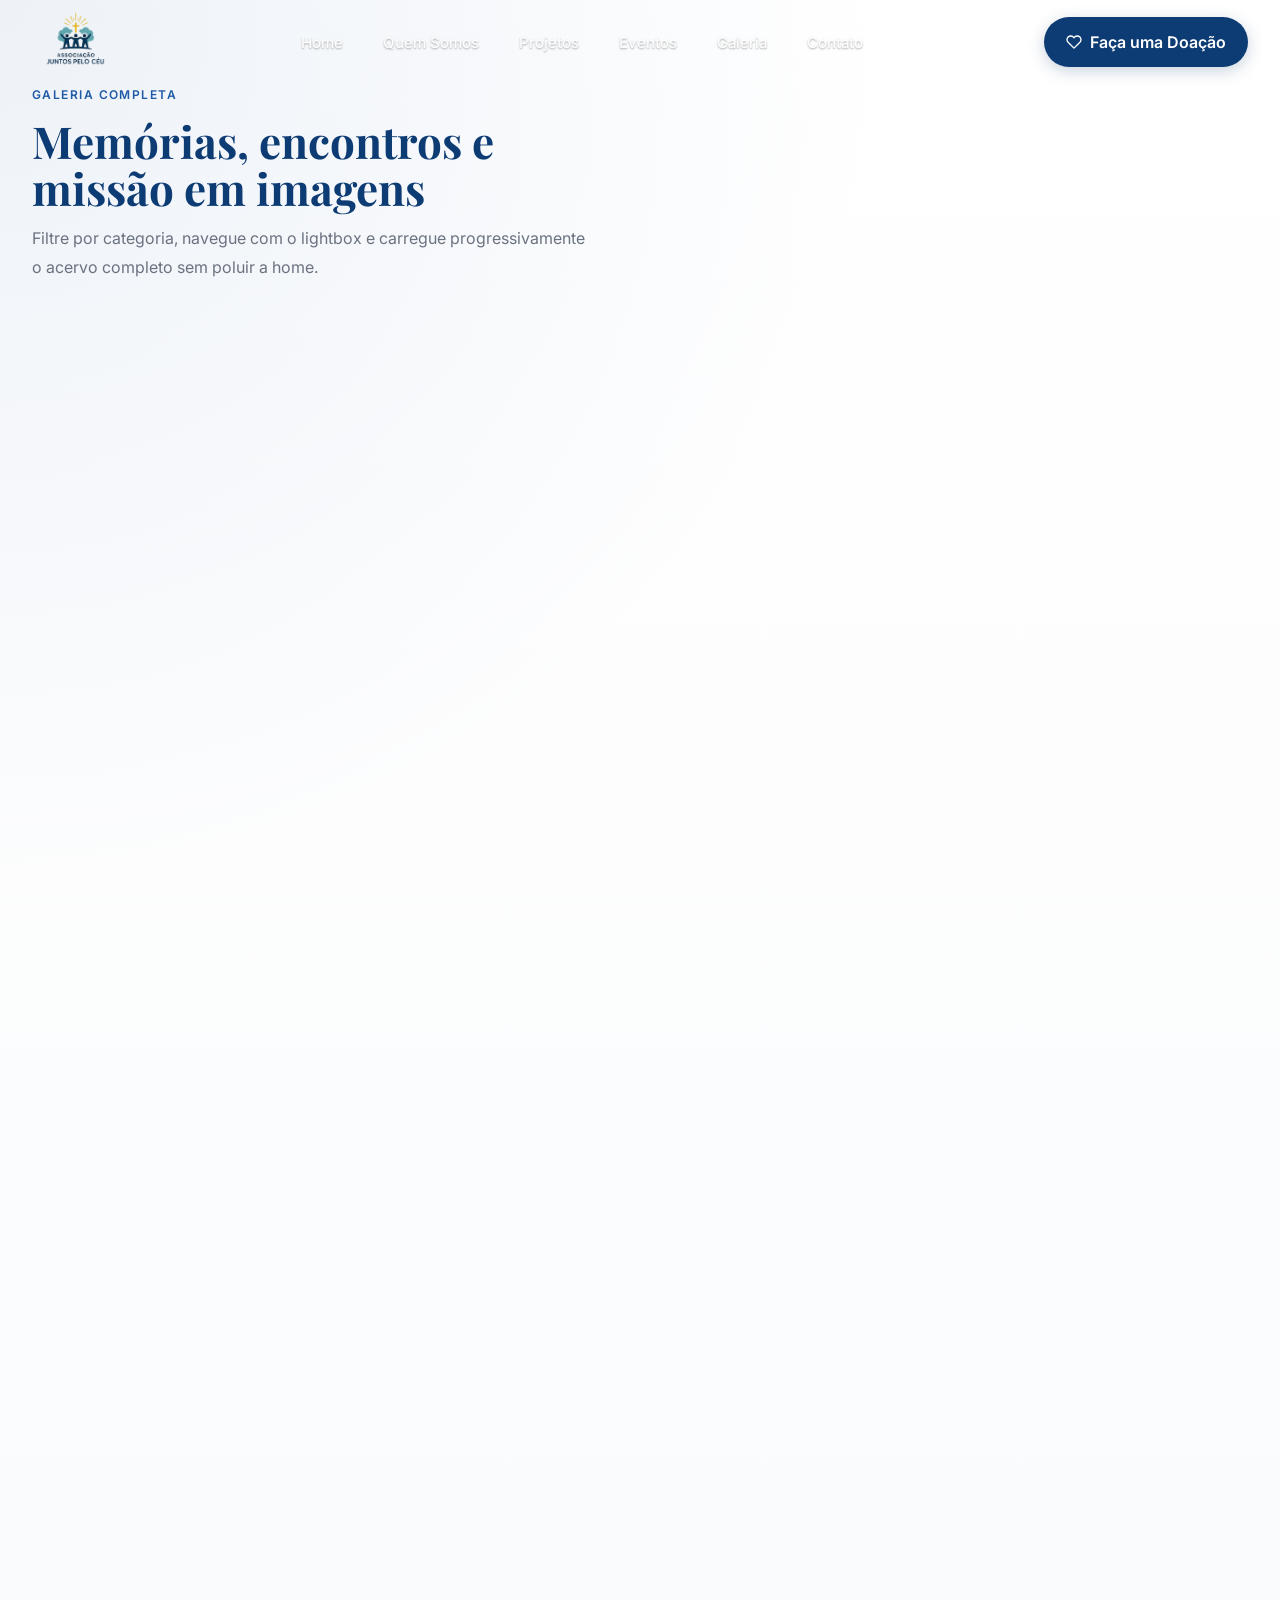
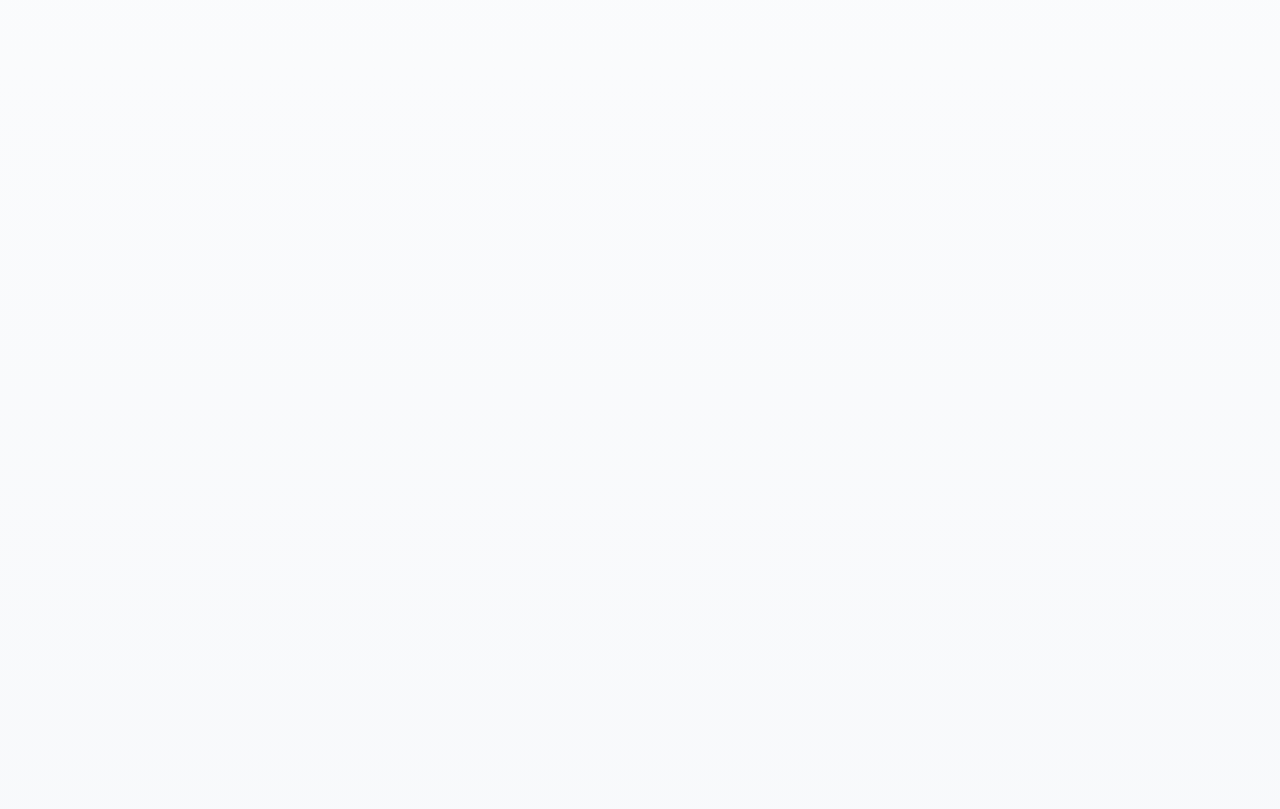
==== galeria/index.html @ b25edcf0 "Redesign hero and refine layout" ====
<!DOCTYPE html>
<html lang="pt-BR">
<head>
  <meta charset="UTF-8" />
  <meta name="viewport" content="width=device-width, initial-scale=1.0" />
  <meta name="description" content="Galeria completa da Associação Juntos Pelo Céu, com fotos de eventos, projetos, missões, encontros e formação." />
  <meta name="keywords" content="galeria, Associação Juntos Pelo Céu, eventos, projetos, missões, encontros, formação" />
  <meta name="theme-color" content="#0D3B73" />
  <meta property="og:title" content="Galeria | Associação Juntos Pelo Céu" />
  <meta property="og:description" content="Galeria completa da Associação Juntos Pelo Céu, com filtros por categoria e lightbox." />
  <meta property="og:type" content="website" />
  <meta property="og:url" content="./" />
  <meta property="og:image" content="../assets/images/WhatsApp Image 2026-05-24 at 21.55.15.jpeg" />
  <title>Galeria | Associação Juntos Pelo Céu</title>
  <link rel="preconnect" href="https://fonts.googleapis.com" />
  <link rel="preconnect" href="https://fonts.gstatic.com" crossorigin />
  <link href="https://fonts.googleapis.com/css2?family=Playfair+Display:wght@400;600;700&family=Inter:wght@400;500;600&display=swap" rel="stylesheet" />
  <script type="application/ld+json">
  {
    "@context": "https://schema.org",
    "@type": "Organization",
    "name": "Associação Juntos Pelo Céu",
    "url": "https://juntospeloceu.org.br/",
    "logo": "../assets/images/logo.png",
    "sameAs": [
      "https://instagram.com/",
      "https://facebook.com/",
      "https://youtube.com/"
    ]
  }
  </script>
  <link rel="stylesheet" href="../css/style.css" />
</head>
<body data-page="gallery" data-assets-prefix="../">
  <header class="header" id="header">
    <div class="header__inner container">
      <a href="../index.html#home" class="header__logo" aria-label="Associação Juntos Pelo Céu">
        <img src="../assets/images/logo-header-transparent.png" data-logo-default="../assets/images/logo-header-transparent.png" data-logo-scrolled="../assets/images/logo-header-transparent.png" alt="Associação Juntos Pelo Céu" class="logo-img" width="62" height="62" />
      </a>
      <nav class="header__nav" id="nav" aria-label="Menu principal">
        <ul class="nav__list">
          <li><a href="../index.html#home" class="nav__link">Home</a></li>
          <li><a href="../index.html#quem-somos" class="nav__link">Quem Somos</a></li>
          <li><a href="../index.html#projetos" class="nav__link">Projetos</a></li>
          <li><a href="../index.html#eventos" class="nav__link">Eventos</a></li>
          <li><a href="./" class="nav__link active">Galeria</a></li>
          <li><a href="../index.html#contato" class="nav__link">Contato</a></li>
        </ul>
      </nav>
      <a href="../index.html#doacao" class="btn btn--primary header__cta">
        <svg width="16" height="16" viewBox="0 0 24 24" fill="none" stroke="currentColor" stroke-width="2" stroke-linecap="round" stroke-linejoin="round" aria-hidden="true"><path d="M20.84 4.61a5.5 5.5 0 0 0-7.78 0L12 5.67l-1.06-1.06a5.5 5.5 0 0 0-7.78 7.78l1.06 1.06L12 21.23l7.78-7.78 1.06-1.06a5.5 5.5 0 0 0 0-7.78z"></path></svg>
        Faça uma Doação
      </a>
      <button class="hamburger" id="hamburger" aria-label="Abrir menu" aria-expanded="false" aria-controls="nav">
        <span></span><span></span><span></span>
      </button>
    </div>
  </header>

  <main>
    <section class="gallery-page-hero section" id="galeria-topo">
      <div class="container">
        <div class="section-header section-header--center">
          <span class="section-label">Galeria completa</span>
          <h1 class="section-title">Memórias, encontros e missão em imagens</h1>
          <p class="section-desc">Filtre por categoria, navegue com o lightbox e carregue progressivamente o acervo completo sem poluir a home.</p>
        </div>
      </div>
    </section>

    <section class="gallery-page section">
      <div class="container">
        <div class="gallery-page__toolbar">
          <div id="gallery-toolbar" class="gallery-toolbar" aria-label="Filtros da galeria"></div>
          <div class="gallery-page__status" id="gallery-status">Carregando fotos...</div>
        </div>
        <div id="gallery-grid" class="gallery-masonry" aria-live="polite"></div>
        <div class="gallery-page__actions">
          <button id="gallery-load-more" class="btn btn--outline" type="button">Carregar mais fotos</button>
        </div>
      </div>
    </section>
  </main>

  <div id="gallery-lightbox" class="lightbox" aria-hidden="true" role="dialog" aria-modal="true">
    <div class="lightbox__overlay"></div>
    <div class="lightbox__content">
      <button class="lightbox__close" aria-label="Fechar">&times;</button>
      <button class="lightbox__nav lightbox__prev" aria-label="Anterior">&#8249;</button>
      <img src="" alt="" class="lightbox__img" />
      <div class="lightbox__caption"></div>
      <button class="lightbox__nav lightbox__next" aria-label="Próximo">&#8250;</button>
    </div>
  </div>

  <footer class="footer" id="contato">
    <div class="container">
      <div class="footer__grid">
        <div class="footer__brand">
          <a href="../index.html#home" class="header__logo footer__logo" aria-label="Associação Juntos Pelo Céu">
            <img src="../assets/images/logo.png" alt="Associação Juntos Pelo Céu" class="logo-img logo-img--footer" width="76" height="76" />
          </a>
          <p class="footer__tagline">Transformando vidas através da fé, da evangelização e da ação social.</p>
          <div class="footer__social">
            <a href="#" class="footer__social-link" aria-label="Instagram">
              <svg width="18" height="18" viewBox="0 0 24 24" fill="none" stroke="currentColor" stroke-width="2" stroke-linecap="round" stroke-linejoin="round" aria-hidden="true"><rect x="2" y="2" width="20" height="20" rx="5" ry="5"></rect><path d="M16 11.37A4 4 0 1 1 12.63 8 4 4 0 0 1 16 11.37z"></path><line x1="17.5" y1="6.5" x2="17.51" y2="6.5"></line></svg>
            </a>
            <a href="#" class="footer__social-link" aria-label="Facebook">
              <svg width="18" height="18" viewBox="0 0 24 24" fill="none" stroke="currentColor" stroke-width="2" stroke-linecap="round" stroke-linejoin="round" aria-hidden="true"><path d="M18 2h-3a5 5 0 0 0-5 5v3H7v4h3v8h4v-8h3l1-4h-4V7a1 1 0 0 1 1-1h3z"></path></svg>
            </a>
            <a href="#" class="footer__social-link" aria-label="YouTube">
              <svg width="18" height="18" viewBox="0 0 24 24" fill="none" stroke="currentColor" stroke-width="2" stroke-linecap="round" stroke-linejoin="round" aria-hidden="true"><path d="M22.54 6.42a2.78 2.78 0 0 0-1.94-1.96C18.88 4 12 4 12 4s-6.88 0-8.6.46a2.78 2.78 0 0 0-1.94 1.96A29 29 0 0 0 1 11.75a29 29 0 0 0 .46 5.33A2.78 2.78 0 0 0 3.4 19.1C5.12 19.56 12 19.56 12 19.56s6.88 0 8.6-.46a2.78 2.78 0 0 0 1.94-1.96 29 29 0 0 0 .46-5.25 29 29 0 0 0-.46-5.37z"></path><polygon points="9.75 15.02 15.5 11.75 9.75 8.48 9.75 15.02"></polygon></svg>
            </a>
          </div>
        </div>
        <nav class="footer__nav" aria-label="Navegação do rodapé">
          <h4 class="footer__nav-title">Institucional</h4>
          <ul class="footer__nav-list">
            <li><a href="../index.html#quem-somos" class="footer__nav-link">Quem Somos</a></li>
            <li><a href="../index.html#projetos" class="footer__nav-link">Projetos</a></li>
            <li><a href="../index.html#eventos" class="footer__nav-link">Eventos</a></li>
            <li><a href="./" class="footer__nav-link">Galeria</a></li>
          </ul>
        </nav>
        <div class="footer__nav">
          <h4 class="footer__nav-title">Contato</h4>
          <ul class="footer__contact-list">
            <li>
              <svg width="15" height="15" viewBox="0 0 24 24" fill="none" stroke="currentColor" stroke-width="2" stroke-linecap="round" stroke-linejoin="round" aria-hidden="true"><path d="M22 16.92v3a2 2 0 0 1-2.18 2 19.79 19.79 0 0 1-8.63-3.07A19.5 19.5 0 0 1 4.69 12a19.79 19.79 0 0 1-3.07-8.67A2 2 0 0 1 3.6 1.18H6.6a2 2 0 0 1 2 1.72 12.84 12.84 0 0 0 .7 2.81 2 2 0 0 1-.45 2.11L7.91 8.78A16 16 0 0 0 15.22 16.09l.96-.96a2 2 0 0 1 2.11-.45 12.84 12.84 0 0 0 2.81.7A2 2 0 0 1 22 16.92z"></path></svg>
              <span>(65) 99999-9999</span>
            </li>
            <li>
              <svg width="15" height="15" viewBox="0 0 24 24" fill="none" stroke="currentColor" stroke-width="2" stroke-linecap="round" stroke-linejoin="round" aria-hidden="true"><path d="M4 4h16c1.1 0 2 .9 2 2v12c0 1.1-.9 2-2 2H4c-1.1 0-2-.9-2-2V6c0-1.1.9-2 2-2z"></path><polyline points="22,6 12,13 2,6"></polyline></svg>
              <span>contato@juntospeloceu.org.br</span>
            </li>
            <li>
              <svg width="15" height="15" viewBox="0 0 24 24" fill="none" stroke="currentColor" stroke-width="2" stroke-linecap="round" stroke-linejoin="round" aria-hidden="true"><path d="M21 10c0 7-9 13-9 13s-9-6-9-13a9 9 0 0 1 18 0z"></path><circle cx="12" cy="10" r="3"></circle></svg>
              <span>Rua das Flores, 123 · Cuiabá/MT</span>
            </li>
          </ul>
        </div>
        <div class="footer__nav">
          <h4 class="footer__nav-title">Horários</h4>
          <ul class="footer__nav-list">
            <li><span class="footer__meta">Segunda a Sexta: 08h às 18h</span></li>
            <li><span class="footer__meta">Sábado: 08h às 12h</span></li>
            <li><span class="footer__meta">Domingos e eventos: conforme agenda</span></li>
          </ul>
          <p class="footer__map-note">Mapa disponível mediante agendamento ou em eventos públicos.</p>
        </div>
      </div>
      <div class="footer__bottom">
        <p class="footer__copy">&copy; 2025 Associação Juntos Pelo Céu. Todos os direitos reservados.</p>
      </div>
    </div>
  </footer>

  <div class="floating-actions" aria-label="Ações rápidas">
    <a href="../index.html#doacao" class="mobile-donate-cta">Doar Agora</a>
    <a href="https://wa.me/5565999999999" class="floating-whatsapp" aria-label="Falar no WhatsApp" target="_blank" rel="noreferrer">
      <svg width="22" height="22" viewBox="0 0 24 24" fill="none" stroke="currentColor" stroke-width="2" stroke-linecap="round" stroke-linejoin="round" aria-hidden="true"><path d="M21 11.5a8.38 8.38 0 0 1-.9 3.8 8.5 8.5 0 0 1-7.6 4.7 8.38 8.38 0 0 1-3.8-.9L3 21l1.9-5.7a8.38 8.38 0 0 1-.9-3.8 8.5 8.5 0 0 1 4.7-7.6 8.38 8.38 0 0 1 3.8-.9h.5a8.48 8.48 0 0 1 8 8v.5z"></path></svg>
    </a>
    <button id="back-to-top" class="back-to-top" type="button" aria-label="Voltar ao topo">
      <svg width="18" height="18" viewBox="0 0 24 24" fill="none" stroke="currentColor" stroke-width="2" stroke-linecap="round" stroke-linejoin="round" aria-hidden="true"><line x1="12" y1="19" x2="12" y2="5"></line><polyline points="5 12 12 5 19 12"></polyline></svg>
    </button>
  </div>

  <script src="../js/script.js"></script>
</body>
</html>
---- css/style.css ----
/* ====================================================
   ASSOCIAÇÃO JUNTOS PELO CÉU — Design System
   ==================================================== */

/* ---- CSS Variables ---- */
:root {
  --color-navy:    #083768;
  --color-blue:    #62B7CC;
  --color-yellow:  #E8B53E;
  --color-white:   #FFFFFF;
  --color-logo-bg: #FDF5EA;
  --color-logo-soft: #F5E9D8;
  --color-off:     #F1F5F9;
  --color-gray:    #6B7280;
  --color-light:   #E2E8F0;
  --color-dark:    #1E293B;

  --font-serif: 'Playfair Display', Georgia, serif;
  --font-sans:  'Inter', system-ui, sans-serif;

  --radius-sm: 8px;
  --radius-md: 16px;
  --radius-lg: 24px;
  --radius-xl: 32px;

  --shadow-sm: 0 2px 8px rgba(8,55,104,0.06);
  --shadow-md: 0 8px 32px rgba(8,55,104,0.10);
  --shadow-lg: 0 16px 56px rgba(8,55,104,0.14);

  --transition: 0.3s cubic-bezier(0.4, 0, 0.2, 1);
  --font-size-base: 16px;
  --fs-sm: 14px;
  --fs-md: 16px;
  --fs-lg: 18px;
  --fs-xl: 20px;
  --container: 1280px;
  --section-gap: 80px;
}

/* ---- Reset ---- */
*, *::before, *::after { box-sizing: border-box; margin: 0; padding: 0; }
html { scroll-behavior: smooth; }
body {
  font-family: var(--font-sans);
  font-size: var(--font-size-base);
  line-height: 1.65;
  color: var(--color-dark);
  background: #FAFBFE;
  -webkit-font-smoothing: antialiased;
  -moz-osx-font-smoothing: grayscale;
}
img { max-width: 100%; display: block; }
a { text-decoration: none; color: inherit; }
ul { list-style: none; }
button { cursor: pointer; border: none; background: none; font-family: inherit; }

/* ---- Utility ---- */
.container { max-width: var(--container); margin: 0 auto; padding: 0 32px; }
.sr-only { position: absolute; width: 1px; height: 1px; padding: 0; margin: -1px; overflow: hidden; clip: rect(0,0,0,0); white-space: nowrap; border: 0; }
.section { padding: var(--section-gap) 0; }
.section,
.hero,
.newsletter__card,
.donation__card,
.project-card,
.event-card,
.testimonial-card,
.gallery__item,
.gallery-card {
  content-visibility: auto;
  contain-intrinsic-size: 1px 420px;
}
.section-label {
  display: inline-block;
  font-family: var(--font-sans);
  font-size: 12px;
  font-weight: 600;
  letter-spacing: 0.12em;
  text-transform: uppercase;
  color: var(--color-blue);
  margin-bottom: 12px;
}
.section-label--light { color: rgba(255,255,255,0.7); }
.section-title {
  font-family: var(--font-serif);
  font-weight: 700;
  font-size: 44px;
  line-height: 1.12;
  color: var(--color-navy);
}
.section-desc {
  font-size: var(--fs-md);
  color: var(--color-gray);
  line-height: 1.8;
  max-width: 520px;
}
.section-header { margin-bottom: 48px; }
.section-header__row {
  display: flex;
  align-items: flex-end;
  gap: 32px;
  flex-wrap: wrap;
}
.section-header--center { text-align: center; }
.section-header--center .section-desc { margin: 12px auto 0; }
.text-highlight { font-style: italic; color: var(--color-blue); }

/* ---- Buttons ---- */
.btn {
  display: inline-flex;
  align-items: center;
  gap: 8px;
  font-family: var(--font-sans);
  font-weight: 600;
  font-size: var(--fs-md);
  padding: 12px 22px;
  border-radius: 100px;
  transition: all var(--transition);
  white-space: nowrap;
  cursor: pointer;
}
.btn--primary {
  background: var(--color-navy);
  color: var(--color-white);
  box-shadow: 0 4px 16px rgba(8,55,104,0.22);
}
.btn--primary:hover {
  background: #0d4a8a;
  transform: translateY(-2px);
  box-shadow: 0 8px 24px rgba(8,55,104,0.3);
}
.btn--secondary {
  background: rgba(255,255,255,0.95);
  color: var(--color-navy);
  border: 1.5px solid rgba(255,255,255,0.5);
  backdrop-filter: blur(8px);
}
.btn--secondary:hover {
  background: var(--color-white);
  transform: translateY(-2px);
}
.btn--outline {
  background: transparent;
  color: var(--color-navy);
  border: 1.5px solid var(--color-navy);
}
.btn--outline:hover {
  background: var(--color-navy);
  color: var(--color-white);
  transform: translateY(-2px);
}
.btn--ghost {
  background: var(--color-off);
  color: var(--color-navy);
  font-size: 13px;
  padding: 9px 18px;
}
.btn--ghost:hover {
  background: var(--color-navy);
  color: var(--color-white);
}
.btn--yellow {
  background: var(--color-yellow);
  color: var(--color-navy);
  font-weight: 700;
}
.btn--yellow:hover {
  background: #d4a335;
  transform: translateY(-2px);
}
.btn--sm { font-size: 13px; padding: 9px 18px; }

/* ====================================================
   HEADER
   ==================================================== */
.header {
  position: fixed;
  top: 0; left: 0; right: 0;
  z-index: 1000;
  background: var(--color-white);
  box-shadow: var(--shadow-sm);
  transition: box-shadow var(--transition);
}
.header:not(.scrolled) .nav__link {
  color: rgba(255,255,255,0.95);
  text-shadow: 0 1px 2px rgba(0,0,0,0.32);
}
.header:not(.scrolled) .nav__link:hover,
.header:not(.scrolled) .nav__link.active {
  color: #fff;
  background: rgba(255,255,255,0.16);
}
.header:not(.scrolled) .hamburger span {
  background: #fff;
}
.header.scrolled { box-shadow: var(--shadow-md); }
.header__inner {
  display: flex;
  align-items: center;
  height: 72px;
  gap: 32px;
}
.header__logo {
  display: flex;
  align-items: center;
  gap: 10px;
  flex-shrink: 0;
}
.header .header__logo {
  width: 88px;
  height: 88px;
  overflow: visible;
  border-radius: 50%;
}
.logo-icon { flex-shrink: 0; }
.logo-text { display: flex; flex-direction: column; line-height: 1.1; }
.logo-top {
  font-family: var(--font-sans);
  font-size: 9px;
  font-weight: 600;
  letter-spacing: 0.15em;
  color: var(--color-gray);
  text-transform: uppercase;
}
.logo-bottom {
  font-family: var(--font-serif);
  font-size: 13px;
  font-weight: 700;
  color: var(--color-navy);
  letter-spacing: 0.02em;
}
.logo-text--light .logo-top { color: rgba(255,255,255,0.6); }
.logo-text--light .logo-bottom { color: var(--color-white); }

.logo-img {
  width: 80px;
  height: 80px;
  object-fit: contain;
  border-radius: 50%;
  display: block;
  flex-shrink: 0;
  box-shadow: 0 2px 10px rgba(0,0,0,0.10);
}
.header .logo-img {
  width: 88px;
  height: 88px;
  object-fit: contain;
  transform: none;
  border-radius: 50%;
  box-shadow: none;
  margin-top: -8px;
}
.logo-img--footer {
  width: 76px;
  height: 76px;
  box-shadow: 0 4px 16px rgba(0,0,0,0.30);
}

.header__nav { flex: 1; display: flex; justify-content: center; }
.nav__list { display: flex; gap: 12px; }
.nav__link {
  font-size: 15px;
  font-weight: 500;
  color: var(--color-gray);
  padding: 8px 14px;
  border-radius: 100px;
  transition: all var(--transition);
  position: relative;
}
.nav__link:hover, .nav__link.active { color: var(--color-navy); }
.nav__link.active {
  font-weight: 600;
  background: var(--color-logo-soft);
}
.header__cta { flex-shrink: 0; }

.hamburger {
  display: none;
  flex-direction: column;
  gap: 5px;
  padding: 8px;
  margin-left: auto;
}
.hamburger span {
  display: block;
  width: 22px;
  height: 2px;
  background: var(--color-navy);
  border-radius: 2px;
  transition: all var(--transition);
}
.hamburger.open span:nth-child(1) { transform: rotate(45deg) translate(5px, 5px); }
.hamburger.open span:nth-child(2) { opacity: 0; }
.hamburger.open span:nth-child(3) { transform: rotate(-45deg) translate(5px, -5px); }

/* ====================================================
   HERO
   ==================================================== */
.hero {
  position: relative;
  min-height: 660px;
  padding-top: 72px;
  display: flex;
  align-items: center;
  overflow: hidden;
}
.hero__bg {
  position: absolute;
  inset: 0;
  z-index: 0;
}
.hero__img {
  width: 100%;
  height: 100%;
  object-fit: cover;
  object-position: center;
  will-change: transform;
}
.hero__overlay {
  position: absolute;
  inset: 0;
  background: linear-gradient(
    90deg,
    rgba(4,11,20,0.82) 0%,
    rgba(4,11,20,0.68) 38%,
    rgba(4,11,20,0.32) 72%,
    rgba(4,11,20,0.08) 100%
  );
}
.hero__curve {
  position: absolute;
  bottom: -2px;
  right: -80px;
  width: 380px;
  height: 380px;
  background: var(--color-blue);
  border-radius: 50% 50% 0 50% / 50% 50% 0 50%;
  opacity: 0.18;
  transform: rotate(-20deg);
}
.hero__content {
  position: relative;
  z-index: 1;
  padding: 72px 32px;
  display: flex;
  justify-content: flex-start;
  width: 100%;
  align-items: center;
}
.hero__text {
  width: min(600px, 100%);
  text-align: left;
  margin-left: clamp(0px, 3vw, 72px);
  margin-right: auto;
}
.hero__badge {
  display: inline-block;
  background: rgba(255,255,255,0.14);
  color: rgba(255,255,255,0.92);
  border: 1px solid rgba(255,255,255,0.22);
  font-size: 12px;
  font-weight: 600;
  letter-spacing: 0.1em;
  text-transform: uppercase;
  padding: 6px 16px;
  border-radius: 100px;
  margin-bottom: 24px;
}
.hero__headline {
  font-family: var(--font-serif);
  font-size: clamp(2rem, 2.5vw, 2.8rem);
  font-weight: 700;
  line-height: 1.08;
  color: var(--color-white);
  margin-bottom: 24px;
}
.hero__highlight {
  color: var(--color-blue);
  font-style: italic;
}
.hero__sub {
  font-size: var(--fs-lg);
  color: rgba(255,255,255,0.88);
  line-height: 1.7;
  margin-bottom: 32px;
}
.hero__actions {
  display: flex;
  gap: 16px;
  flex-wrap: wrap;
  justify-content: flex-start;
}
.hero__trust {
  display: grid;
  grid-template-columns: repeat(3, minmax(0, 1fr));
  gap: 12px;
  margin-top: 28px;
  justify-content: flex-start;
}
.hero__trust-item {
  display: flex;
  flex-direction: column;
  gap: 3px;
  padding: 14px 16px;
  border-radius: 18px;
  background: rgba(7,27,53,0.38);
  border: 1px solid rgba(255,255,255,0.12);
  backdrop-filter: blur(12px);
}
.hero__trust-item strong {
  font-family: var(--font-sans);
  font-size: 15px;
  font-weight: 700;
  letter-spacing: 0.02em;
  color: var(--color-white);
}
.hero__trust-item span {
  font-size: 13px;
  line-height: 1.35;
  color: rgba(255,255,255,0.78);
}

/* ====================================================
   IMPACTO
   ==================================================== */
.impact {
  position: relative;
  z-index: 2;
  margin-top: 32px;
  padding-top: 28px;
  padding-bottom: 0;
}
.impact .section-header {
  margin-bottom: 20px;
}
.stats__card--impact {
  display: flex;
  flex-wrap: nowrap;
  padding: 8px;
  overflow-x: auto;
  -webkit-overflow-scrolling: touch;
  scrollbar-width: none;
  background:
    linear-gradient(180deg, rgba(255,255,255,0.98), rgba(246,248,251,0.98));
  border: 1px solid rgba(13,59,115,0.08);
  box-shadow: 0 24px 60px rgba(13,59,115,0.10);
}
.stats__card--impact::-webkit-scrollbar {
  display: none;
}
.stats__card--impact .stats__item {
  position: relative;
  display: flex;
  align-items: center;
  gap: 14px;
  padding: 24px 22px;
  min-height: 150px;
  flex: 1 0 0;
  min-width: 0;
  background: transparent;
  transition: transform var(--transition), background var(--transition), box-shadow var(--transition);
}
.stats__card--impact .stats__item:hover {
  background: rgba(13,59,115,0.03);
  transform: translateY(-4px);
}
.stats__card--impact .stats__item::after {
  content: '';
  position: absolute;
  inset: 18px 0 18px auto;
  width: 1px;
  background: rgba(13,59,115,0.08);
}
.stats__card--impact .stats__item:last-child::after {
  display: none;
}
.stats__card--impact .stats__icon {
  width: 60px;
  height: 60px;
  border-radius: 20px;
  box-shadow: inset 0 0 0 1px rgba(13,59,115,0.04);
}
.stats__card--impact .stats__icon svg {
  width: 32px;
  height: 32px;
}
.stats__card--impact .stats__info {
  display: flex;
  flex-direction: column;
  gap: 4px;
}
.stats__card--impact .stats__number {
  font-size: clamp(2.4rem, 3.6vw, 3.4rem);
  line-height: 0.94;
  letter-spacing: -0.04em;
}
.stats__card--impact .stats__label {
  font-size: 15px;
  line-height: 1.5;
  color: rgba(31, 42, 68, 0.72);
  max-width: 15ch;
}
.stats__card--impact .stats__item:nth-child(2n) {
  background: rgba(248,250,252,0.72);
}

/* ====================================================
   STATS
   ==================================================== */
.stats { position: relative; z-index: 2; margin-top: -52px; padding-bottom: 0; }
.stats__card {
  background: var(--color-white);
  border-radius: var(--radius-lg);
  box-shadow: var(--shadow-lg);
  display: flex;
  align-items: stretch;
  padding: 0 16px;
}
.stats__item {
  display: flex;
  align-items: center;
  gap: 16px;
  padding: 28px 32px;
  flex: 1;
}
.stats__icon {
  width: 52px;
  height: 52px;
  border-radius: var(--radius-md);
  display: flex;
  align-items: center;
  justify-content: center;
  flex-shrink: 0;
}
.stats__icon--blue { background: rgba(8,55,104,0.07); }
.stats__icon--yellow { background: rgba(232,181,62,0.12); }
.stats__info { display: flex; flex-direction: column; }
.stats__number {
  font-family: var(--font-serif);
  font-size: 26px;
  font-weight: 700;
  color: var(--color-navy);
  line-height: 1.2;
}
.stats__label {
  font-size: 13px;
  color: var(--color-gray);
  margin-top: 2px;
}
.stats__divider {
  width: 1px;
  background: var(--color-light);
  align-self: stretch;
  margin: 20px 0;
}

/* ---- Headings ---- */
h1,h2,h3,h4,h5,h6 {
  font-family: var(--font-serif);
  color: var(--color-navy);
  margin: 0 0 12px;
  line-height: 1.2;
}

/* ---- Responsive Typography ---- */
@media (max-width: 768px) {
  .section-title { font-size: 32px; }
  .hero__headline { font-size: 34px; line-height: 1.06; }
  .hero__content { padding: 40px 20px; }
  .nav__list { gap: 8px; }
  .header .header__logo { width: 72px; height: 72px; }
  .header .logo-img { width: 72px; height: 72px; margin-top: -4px; }
}

/* ---- Lightbox ---- */
.lightbox {
  position: fixed;
  inset: 0;
  display: flex;
  align-items: center;
  justify-content: center;
  z-index: 2200;
  visibility: hidden;
  opacity: 0;
  transition: opacity 240ms ease, visibility 240ms ease;
}
.lightbox.open {
  visibility: visible;
  opacity: 1;
}
.lightbox__overlay {
  position: absolute;
  inset: 0;
  background: rgba(2,6,23,0.85);
}
.lightbox__content {
  position: relative;
  z-index: 2201;
  max-width: 95vw;
  max-height: 95vh;
  display: flex;
  align-items: center;
  justify-content: center;
  gap: 18px;
  padding: 18px;
  width: auto;
  height: auto;
  object-fit: contain;
}
.lightbox__prev { margin-right: 8px; }
.lightbox__next { margin-left: 8px; }

@media (max-width: 520px) {
  .lightbox__img { max-width: calc(100vw - 64px); max-height: calc(100vh - 120px); }
  .lightbox__nav { font-size: 28px; padding: 6px 10px; }
}

/* ====================================================
   EVENTS
   ==================================================== */
.events { padding-top: 88px; }
.events__grid {
  display: grid;
  grid-template-columns: repeat(3, 1fr);
  gap: 24px;
}
.event-card {
  background: var(--color-white);
  border-radius: var(--radius-lg);
  box-shadow: var(--shadow-sm);
  overflow: hidden;
  transition: transform var(--transition), box-shadow var(--transition);
}
.event-card:hover {
  transform: translateY(-6px);
  box-shadow: var(--shadow-md);
}
.event-card__img-wrap {
  position: relative;
  height: 200px;
  overflow: hidden;
}
.event-card__img {
  width: 100%;
  height: 100%;
  object-fit: cover;
  transition: transform 0.5s ease;
}
.event-card:hover .event-card__img { transform: scale(1.05); }
.event-card__date {
  position: absolute;
  top: 16px;
  left: 16px;
  background: var(--color-white);
  border-radius: var(--radius-sm);
  padding: 6px 12px;
  display: flex;
  flex-direction: column;
  align-items: center;
  line-height: 1.1;
  min-width: 44px;
}
.event-card__day {
  font-family: var(--font-serif);
  font-size: 20px;
  font-weight: 700;
  color: var(--color-navy);
}
.event-card__month {
  font-size: 10px;
  font-weight: 700;
  color: var(--color-blue);
  letter-spacing: 0.1em;
  text-transform: uppercase;
}
.event-card__body { padding: 24px; }
.event-card__title {
  font-family: var(--font-serif);
  font-size: 18px;
  font-weight: 600;
  color: var(--color-navy);
  margin-bottom: 12px;
  line-height: 1.3;
}
.event-card__meta {
  display: flex;
  align-items: center;
  gap: 6px;
  font-size: 13px;
  color: var(--color-gray);
  margin-bottom: 8px;
}
.event-card__meta svg { flex-shrink: 0; color: var(--color-blue); }
.event-card__body .btn--ghost { margin-top: 16px; }

/* ====================================================
   MISSION
   ==================================================== */
.mission { background: var(--color-off); }
.mission__grid {
  display: grid;
  grid-template-columns: 1fr 1fr;
  gap: 80px;
  align-items: center;
}
.mission__img-wrap {
  position: relative;
  border-radius: var(--radius-xl);
  overflow: hidden;
  aspect-ratio: 4/5;
  box-shadow: var(--shadow-lg);
}
.mission__img {
  width: 100%;
  height: 100%;
  object-fit: cover;
}
.mission__img-badge {
  position: absolute;
  bottom: 24px;
  left: 24px;
  background: rgba(8,55,104,0.85);
  backdrop-filter: blur(8px);
  color: white;
  font-size: 12px;
  font-weight: 600;
  padding: 8px 16px;
  border-radius: 100px;
  letter-spacing: 0.05em;
}
.mission__title {
  font-size: 36px;
  margin-bottom: 20px;
  margin-top: 8px;
}
.mission__body {
  font-size: 15px;
  color: var(--color-gray);
  line-height: 1.75;
  margin-bottom: 32px;
}
.mission__pillars { display: flex; flex-direction: column; gap: 20px; margin-bottom: 36px; }
.mission__pillar {
  display: flex;
  align-items: flex-start;
  gap: 16px;
}
.mission__pillar-icon {
  width: 44px;
  height: 44px;
  background: var(--color-white);
  border-radius: var(--radius-sm);
  display: flex;
  align-items: center;
  justify-content: center;
  flex-shrink: 0;
  box-shadow: var(--shadow-sm);
}
.mission__pillar-name {
  font-family: var(--font-serif);
  font-size: 16px;
  font-weight: 600;
  color: var(--color-navy);
  display: block;
  margin-bottom: 2px;
}
.mission__pillar-desc { font-size: 13px; color: var(--color-gray); }

/* ====================================================
   DIFFERENCE
   ==================================================== */
.difference__grid {
  display: grid;
  grid-template-columns: 1fr 1fr;
  gap: 32px;
  align-items: start;
}
.difference__highlight {
  background: var(--color-navy);
  border-radius: var(--radius-xl);
  padding: 48px 40px;
  display: flex;
  flex-direction: column;
  gap: 28px;
}
.difference__title {
  font-family: var(--font-serif);
  font-size: 32px;
  font-weight: 700;
  color: var(--color-white);
  line-height: 1.2;
}
.difference__donate-card {
  background: rgba(255,255,255,0.06);
  border: 1px solid rgba(255,255,255,0.12);
  border-radius: var(--radius-md);
  padding: 24px;
}
.difference__donate-text {
  font-size: 14px;
  color: rgba(255,255,255,0.75);
  line-height: 1.65;
  margin-bottom: 20px;
}
.difference__cards {
  display: grid;
  grid-template-rows: repeat(3, 1fr);
  gap: 16px;
}
.difference__card {
  background: var(--color-white);
  border-radius: var(--radius-md);
  padding: 28px;
  display: flex;
  align-items: flex-start;
  gap: 20px;
  box-shadow: var(--shadow-sm);
  transition: transform var(--transition), box-shadow var(--transition);
}
.difference__card:hover {
  transform: translateY(-3px);
  box-shadow: var(--shadow-md);
}
.difference__card-icon {
  width: 52px;
  height: 52px;
  background: var(--color-off);
  border-radius: var(--radius-sm);
  display: flex;
  align-items: center;
  justify-content: center;
  flex-shrink: 0;
}
.difference__card-title {
  font-family: var(--font-serif);
  font-size: 17px;
  font-weight: 600;
  color: var(--color-navy);
  margin-bottom: 6px;
}
.difference__card-desc { font-size: 13px; color: var(--color-gray); line-height: 1.6; }

/* ====================================================
   TESTIMONIALS
   ==================================================== */
.testimonials { background: var(--color-off); overflow: hidden; }
.testimonials__slider {
  overflow: hidden;
  border-radius: var(--radius-lg);
}
.testimonials__track {
  display: flex;
  transition: transform 0.5s cubic-bezier(0.4, 0, 0.2, 1);
}
.testimonial-card {
  flex: 0 0 calc(33.333% - 16px);
  background: var(--color-white);
  border-radius: var(--radius-lg);
  padding: 40px 36px;
  margin-right: 24px;
  box-shadow: var(--shadow-sm);
  position: relative;
  transition: transform var(--transition), box-shadow var(--transition);
}
.testimonial-card:last-child { margin-right: 0; }
.testimonial-card:hover {
  transform: translateY(-4px);
  box-shadow: var(--shadow-md);
}
.testimonial-card__quote {
  font-family: var(--font-serif);
  font-size: 72px;
  line-height: 0.6;
  color: var(--color-blue);
  opacity: 0.3;
  margin-bottom: 16px;
}
.testimonial-card__stars {
  color: var(--color-yellow);
  font-size: 14px;
  letter-spacing: 2px;
  margin-bottom: 16px;
}
.testimonial-card__text {
  font-size: 15px;
  color: var(--color-gray);
  line-height: 1.75;
  margin-bottom: 28px;
}
.testimonial-card__author {
  display: flex;
  align-items: center;
  gap: 12px;
}
.testimonial-card__avatar {
  width: 48px;
  height: 48px;
  border-radius: 50%;
  object-fit: cover;
  border: 2px solid var(--color-off);
}
.testimonial-card__name {
  display: block;
  font-family: var(--font-serif);
  font-size: 15px;
  font-weight: 600;
  color: var(--color-navy);
}
.testimonial-card__role {
  font-size: 12px;
  color: var(--color-blue);
  font-weight: 600;
  text-transform: uppercase;
  letter-spacing: 0.08em;
}
.testimonials__dots {
  display: flex;
  justify-content: center;
  gap: 8px;
  margin-top: 32px;
}
.testimonials__dot {
  width: 8px;
  height: 8px;
  border-radius: 50%;
  background: var(--color-light);
  transition: all var(--transition);
  padding: 0;
}
.testimonials__dot.active {
  background: var(--color-navy);
  width: 24px;
  border-radius: 4px;
}

/* ====================================================
   GALLERY
   ==================================================== */
.gallery__grid {
  display: grid;
  grid-template-columns: repeat(3, 1fr);
  grid-template-rows: auto auto;
  gap: 16px;
  margin-bottom: 40px;
}
.gallery__item {
  border-radius: var(--radius-md);
  overflow: hidden;
  position: relative;
  aspect-ratio: 4/3;
}
.gallery__item--tall {
  grid-row: span 2;
  aspect-ratio: auto;
}
.gallery__item--wide { grid-column: span 2; }
.gallery__item img {
  width: 100%;
  height: 100%;
  object-fit: cover;
  transition: transform 0.5s ease;
}
.gallery__item:hover img { transform: scale(1.06); }
.gallery__overlay {
  position: absolute;
  inset: 0;
  background: rgba(8,55,104,0.55);
  display: flex;
  align-items: center;
  justify-content: center;
  opacity: 0;
  transition: opacity var(--transition);
}
.gallery__item:hover .gallery__overlay { opacity: 1; }
.gallery__cta { text-align: center; }

.gallery__grid--home {
  grid-template-columns: repeat(3, minmax(0, 1fr));
  gap: 18px;
}
.gallery__grid--home .gallery__item {
  border-radius: 28px;
  overflow: hidden;
  box-shadow: 0 18px 44px rgba(13,59,115,0.08);
}
.gallery__grid--home img {
  width: 100%;
  height: 100%;
  object-fit: cover;
}

/* ====================================================
   NEWSLETTER
   ==================================================== */
.newsletter__card {
  background: var(--color-blue);
  border-radius: var(--radius-xl);
  padding: 56px 64px;
  display: flex;
  align-items: center;
  gap: 40px;
  position: relative;
  overflow: hidden;
}
.newsletter__envelope {
  position: absolute;
  right: 48px;
  top: 50%;
  transform: translateY(-50%);
  opacity: 0.5;
  pointer-events: none;
}
.newsletter__text { flex: 1; }
.newsletter__title {
  font-family: var(--font-serif);
  font-size: 26px;
  font-weight: 600;
  color: var(--color-white);
  line-height: 1.35;
  margin-top: 8px;
  max-width: 400px;
}
.newsletter__form {
  display: flex;
  gap: 12px;
  flex-shrink: 0;
  position: relative;
  z-index: 1;
}
.newsletter__input {
  background: var(--color-white);
  border: none;
  border-radius: 100px;
  padding: 13px 24px;
  font-family: var(--font-sans);
  font-size: 14px;
  color: var(--color-dark);
  width: 280px;
  outline: none;
  transition: box-shadow var(--transition);
}
.newsletter__input:focus { box-shadow: 0 0 0 3px rgba(8,55,104,0.25); }
.newsletter__input::placeholder { color: var(--color-gray); }

/* ====================================================
   FOOTER
   ==================================================== */
.footer {
  background: var(--color-navy);
  color: rgba(255,255,255,0.75);
  padding: 72px 0 32px;
  position: relative;
  overflow: hidden;
}
.footer__cross {
  position: absolute;
  right: 10%;
  top: -20px;
  width: 200px;
  height: 300px;
  pointer-events: none;
}
.footer__grid {
  display: grid;
  grid-template-columns: 1.6fr 1fr 1fr 1.3fr;
  gap: 48px;
  padding-bottom: 48px;
  border-bottom: 1px solid rgba(255,255,255,0.08);
}
.footer__logo { margin-bottom: 16px; }
.footer__tagline {
  font-size: 14px;
  line-height: 1.6;
  color: rgba(255,255,255,0.55);
  margin-bottom: 24px;
  max-width: 240px;
}
.footer__social { display: flex; gap: 10px; }
.footer__social-link {
  width: 36px;
  height: 36px;
  background: rgba(255,255,255,0.08);
  border-radius: 50%;
  display: flex;
  align-items: center;
  justify-content: center;
  color: rgba(255,255,255,0.7);
  transition: all var(--transition);
}
.footer__social-link:hover {
  background: var(--color-blue);
  color: var(--color-white);
  transform: translateY(-2px);
}
.footer__nav-title {
  font-family: var(--font-sans);
  font-size: 13px;
  font-weight: 700;
  color: var(--color-white);
  letter-spacing: 0.08em;
  text-transform: uppercase;
  margin-bottom: 20px;
}
.footer__nav-list { display: flex; flex-direction: column; gap: 12px; }
.footer__nav-link {
  font-size: 14px;
  color: rgba(255,255,255,0.6);
  transition: color var(--transition);
}
.footer__nav-link:hover { color: var(--color-blue); }
.footer__contact-list { display: flex; flex-direction: column; gap: 14px; }
.footer__contact-list li {
  display: flex;
  align-items: flex-start;
  gap: 10px;
  font-size: 14px;
  color: rgba(255,255,255,0.6);
  line-height: 1.4;
}
.footer__contact-list svg { flex-shrink: 0; color: var(--color-blue); margin-top: 1px; }
.footer__bottom { padding-top: 28px; }
.footer__copy {
  font-size: 13px;
  color: rgba(255,255,255,0.35);
  text-align: center;
}

.floating-actions {
  position: fixed;
  right: 16px;
  bottom: 16px;
  display: flex;
  flex-direction: column;
  align-items: flex-end;
  gap: 12px;
  z-index: 1800;
}
.mobile-donate-cta,
.floating-whatsapp,
.back-to-top {
  display: none;
}

/* ====================================================
   SCROLL REVEAL
   ==================================================== */
.reveal {
  opacity: 0;
  transform: translateY(32px);
  transition: opacity 0.65s ease, transform 0.65s ease;
}
.reveal.visible {
  opacity: 1;
  transform: translateY(0);
}
.reveal:nth-child(2) { transition-delay: 0.1s; }
.reveal:nth-child(3) { transition-delay: 0.2s; }

/* ====================================================
   RESPONSIVE — TABLET (< 1024px)
   ==================================================== */
@media (max-width: 1024px) {
  :root { --section-gap: 64px; }

  .header__nav { display: none; }
  .header__cta { display: none; }
  .hamburger { display: flex; }

  .header__nav.open {
    display: flex;
    position: fixed;
    inset: 0;
    background: rgba(245,247,250,0.98);
    backdrop-filter: blur(20px);
    flex-direction: column;
    align-items: center;
    justify-content: center;
    padding: 96px 24px 140px;
    box-shadow: none;
    z-index: 999;
    animation: fadeInMenu 220ms ease-out;
  }
  .header__nav.open .nav__list {
    flex-direction: column;
    align-items: center;
    gap: 12px;
    width: 100%;
  }
  .header__nav.open .nav__link {
    padding: 16px 20px;
    width: min(100%, 340px);
    text-align: center;
    font-size: 18px;
    min-height: 52px;
    display: inline-flex;
    justify-content: center;
    align-items: center;
    background: rgba(255,255,255,0.82);
    border: 1px solid rgba(13,59,115,0.08);
    box-shadow: 0 10px 26px rgba(13,59,115,0.06);
  }
  .header__nav.open .nav__link.active { background: var(--color-navy); color: #fff; }
  .header__cta {
    display: none !important;
  }

  .mobile-donate-cta,
  .floating-whatsapp,
  .back-to-top {
    display: inline-flex;
    align-items: center;
    justify-content: center;
  }
  .mobile-donate-cta {
    display: none !important;
  }
  .floating-whatsapp,
  .back-to-top {
    width: 48px;
    height: 48px;
    border-radius: 999px;
    box-shadow: 0 14px 28px rgba(13,59,115,0.18);
  }
  .floating-whatsapp {
    background: #25D366;
    color: #fff;
  }
  .back-to-top {
    background: #fff;
    color: var(--color-navy);
    opacity: 0;
    pointer-events: none;
    transition: opacity var(--transition), transform var(--transition);
  }
  .back-to-top.visible {
    opacity: 1;
    pointer-events: auto;
  }

  .hero {
    min-height: 72vh;
    align-items: flex-end;
  }
  .hero__content {
    padding-top: 92px;
    padding-bottom: 72px;
  }
  .hero__text {
    max-width: 600px;
  }
  .hero__headline { font-size: 30px; line-height: 1.08; max-width: 100%; }
  .hero__sub { font-size: 16px; max-width: 36ch; }

  .stats__card {
    display: flex;
    overflow-x: auto;
    scroll-snap-type: x mandatory;
    gap: 12px;
    padding: 0 4px 8px;
    -webkit-overflow-scrolling: touch;
  }
  .stats__item {
    min-width: 78%;
    flex: 0 0 auto;
    scroll-snap-align: start;
    border-radius: 20px;
  }
  .stats__divider { display: none; }

  .mission__grid { grid-template-columns: 1fr; gap: 40px; }
  .mission__img-wrap { aspect-ratio: 16/9; max-height: 360px; }
  .mission__pillars { grid-template-columns: 1fr; }
  .difference__grid { grid-template-columns: 1fr; }
  .events__grid,
  .projects__grid,
  .testimonials__track {
    display: flex;
    overflow-x: auto;
    gap: 16px;
    scroll-snap-type: x mandatory;
    -webkit-overflow-scrolling: touch;
  }
  .events__grid > *,
  .projects__grid > *,
  .testimonials__track > * {
    flex: 0 0 78%;
    scroll-snap-align: start;
  }
  .events__countdown {
    padding: 22px 20px;
  }
  .events__countdown-timer {
    grid-template-columns: repeat(2, minmax(0, 1fr));
    width: 100%;
  }
  .events__countdown-timer div {
    min-width: 0;
  }
  .project-card__img { height: 180px; }
  .project-card__body { padding: 18px; }
  .project-card__text { display: -webkit-box; line-clamp: 2; -webkit-line-clamp: 2; -webkit-box-orient: vertical; overflow: hidden; }
  .event-card__img-wrap { height: 220px; }
  .event-card__body { padding: 18px; }
  .gallery__grid { grid-template-columns: repeat(2, 1fr); }
  .gallery__item--tall { grid-row: span 1; aspect-ratio: 4/3; }
  .gallery__item--wide { grid-column: span 2; }
  .newsletter__card { flex-direction: column; align-items: flex-start; padding: 40px; }
  .newsletter__envelope { display: none; }
  .newsletter__form { flex-direction: column; width: 100%; }
  .newsletter__input { width: 100%; }
  .footer__grid { grid-template-columns: 1fr 1fr; }
  .testimonial-card { flex: 0 0 100%; margin-right: 0; }

  .header__inner { height: 72px; gap: 12px; }
  .header .header__logo { width: 60px; height: 60px; }
  .header .logo-img { width: 60px; height: 60px; margin-top: 0; }
  .gallery__grid--home { grid-template-columns: repeat(2, minmax(0, 1fr)); }
  .gallery__grid--home .gallery__item { aspect-ratio: 1 / 1; }
  .gallery__grid--home .gallery__item:nth-child(n+5) { display: none; }
  .gallery__grid--home .gallery__item--wide { grid-column: span 1; }
}

/* ====================================================
   RESPONSIVE — MOBILE (< 640px)
   ==================================================== */
@media (max-width: 640px) {
  :root { --section-gap: 64px; }
  .container { padding: 0 20px; }

  .section-title { font-size: 24px; }
  .section-desc { font-size: 16px; }
  .section-label { font-size: 11px; }
  .btn {
    min-height: 48px;
    padding: 12px 18px;
    font-size: 15px;
  }

  .header__nav.open {
    padding: 84px 20px 120px;
  }
  .header__cta { display: none; }
  .hero {
    min-height: 88svh;
    align-items: flex-end;
  }
  .hero__content {
    padding: 60px 0 28px;
  }
  .hero__text {
    max-width: 100%;
    background: rgba(7,27,53,0.28);
    backdrop-filter: blur(12px);
    border: 1px solid rgba(255,255,255,0.08);
    border-radius: 28px;
    padding: 16px;
  }
  .hero__headline {
    font-size: 27px;
    line-height: 1.08;
    max-width: 100%;
  }
  .hero__sub {
    font-size: 16px;
    line-height: 1.6;
    margin-bottom: 18px;
  }
  .hero__actions { flex-direction: column; gap: 12px; }
  .hero__actions .btn { width: 100%; justify-content: center; }
  .hero__badge { margin-bottom: 16px; }
  .hero__trust {
    grid-template-columns: 1fr;
    margin-top: 16px;
  }
  .hero__trust-item {
    padding: 12px 14px;
  }
  .hero__trust-item strong {
    font-size: 14px;
  }
  .hero__trust-item span {
    font-size: 12px;
  }

  .stats { margin-top: -24px; }
  .stats__card { padding: 0; border-radius: var(--radius-lg); }
  .stats__item { padding: 18px; width: auto; min-width: 82%; }
  .stats__divider { display: none; }
  .stats__number { font-size: 26px; }
  .stats__label { font-size: 14px; }

  .events__grid,
  .projects__grid,
  .testimonials__track {
    gap: 12px;
  }
  .events__grid > *,
  .projects__grid > *,
  .testimonials__track > * {
    flex-basis: 88%;
  }
  .events__countdown {
    padding: 18px;
    border-radius: 24px;
  }
  .events__countdown-title { font-size: 22px; }
  .events__countdown-timer {
    grid-template-columns: repeat(2, minmax(0, 1fr));
    gap: 10px;
  }
  .events__countdown-timer div { padding: 12px; }
  .events__countdown-timer strong { font-size: 22px; }
  .event-card { border-radius: 20px; }
  .event-card__img-wrap { height: 180px; }
  .event-card__body { padding: 18px; }
  .event-card__title { font-size: 17px; }
  .event-card__meta { font-size: 14px; }

  .projects__grid { scroll-padding-inline: 20px; }
  .project-card { border-radius: 24px; }
  .project-card__img { height: 160px; }
  .project-card__title { font-size: 20px; }
  .project-card__body { padding: 16px; }
  .project-card__text { font-size: 14px; margin-bottom: 14px; }

  .testimonials { background: transparent; }
  .testimonials__slider { overflow: visible; }
  .testimonial-card { padding: 24px 20px; border-radius: 24px; }
  .testimonial-card__quote { font-size: 56px; margin-bottom: 12px; }
  .testimonial-card__text { font-size: 16px; margin-bottom: 20px; }
  .testimonials__dots { margin-top: 20px; }

  .gallery__grid { grid-template-columns: 1fr 1fr; gap: 10px; }
  .gallery__item--wide { grid-column: span 2; }
  .gallery__item--tall { grid-row: span 1; aspect-ratio: 4/3; }
  .gallery__grid--home { grid-template-columns: repeat(2, minmax(0, 1fr)); gap: 12px; }
  .gallery__grid--home .gallery__item:nth-child(n+5) { display: none; }
  .gallery__grid--home .gallery__item { aspect-ratio: 1 / 1; border-radius: 20px; }

  .section-header__row { flex-direction: column; align-items: flex-start; gap: 16px; }

  .difference__highlight { padding: 28px 20px; border-radius: 24px; }
  .difference__title { font-size: 24px; }
  .difference__cards { grid-template-rows: unset; gap: 12px; }
  .difference__card { padding: 16px; border-radius: 18px; gap: 14px; }
  .difference__card-icon { width: 44px; height: 44px; }
  .difference__card-title { font-size: 16px; }
  .difference__card-desc { font-size: 14px; }

  .mission__grid { gap: 24px; }
  .mission__img-wrap { aspect-ratio: 4 / 3; }
  .mission__title { font-size: 24px; }
  .mission__body { font-size: 16px; margin-bottom: 20px; }
  .mission__pillar { padding: 16px; }
  .mission__pillar-name { font-size: 16px; }
  .mission__pillar-desc { font-size: 14px; }

  .newsletter__card { padding: 28px 20px; border-radius: 24px; gap: 20px; }
  .newsletter__title { font-size: 20px; max-width: 100%; }
  .newsletter__form { gap: 10px; }
  .newsletter__input { width: 100%; }

  .footer { padding-top: 56px; }
  .footer__grid { grid-template-columns: 1fr; gap: 24px; }
  .footer__cross { display: none; }
  .footer__nav-title { margin-bottom: 14px; }
  .footer__nav-list { gap: 10px; }
  .footer__tagline { max-width: none; }

  .testimonial-card { padding: 28px 24px; }

  .gallery-page__toolbar { flex-direction: column; align-items: flex-start; }
  .gallery-toolbar { width: 100%; overflow-x: auto; flex-wrap: nowrap; padding-bottom: 4px; }
  .gallery-filter { flex: 0 0 auto; }
  .gallery-masonry { column-count: 1; }
  .gallery-page__actions .btn { width: 100%; justify-content: center; }

  .floating-actions {
    right: 14px;
    bottom: 14px;
    gap: 10px;
  }
  .mobile-donate-cta { display: inline-flex; }
  .floating-whatsapp { display: inline-flex; width: 52px; height: 52px; }
  .back-to-top { display: inline-flex; width: 52px; height: 52px; }
  .floating-actions { align-items: flex-end; }
  .floating-actions .mobile-donate-cta { margin-right: 60px; }
}

@keyframes fadeInMenu {
  from { opacity: 0; transform: translateY(-8px); }
  to { opacity: 1; transform: translateY(0); }
}

@media (max-width: 640px) {
  .header__cta { display: none !important; }
  .header__nav.open {
    padding: 84px 20px 120px;
  }
  .hero {
    min-height: 78svh;
  }
  .hero__content {
    padding: 80px 0 36px;
  }
  .hero__text {
    padding: 18px;
  }
  .hero__headline {
    font-size: 29px;
    line-height: 1.08;
    max-width: 100%;
  }
  .hero__sub {
    font-size: 16px;
    margin-bottom: 22px;
  }
  .section-title {
    font-size: 24px;
  }
  .section-desc {
    font-size: 16px;
  }
  .section-label {
    font-size: 11px;
  }
  .section {
    padding-top: 64px;
    padding-bottom: 64px;
  }
  .stats__item {
    min-width: 84%;
  }
  .events__grid > *,
  .projects__grid > *,
  .testimonials__track > * {
    flex-basis: 86%;
  }
  .gallery__grid--home .gallery__item:nth-child(n+5) {
    display: none;
  }
  .gallery__grid--home {
    grid-template-columns: repeat(2, minmax(0, 1fr));
  }
  .project-card__text {
    -webkit-line-clamp: 2;
    line-clamp: 2;
  }
  .mobile-donate-cta {
    display: none !important;
  }
  .floating-whatsapp,
  .back-to-top {
    display: inline-flex;
  }
}

/* ====================================================
   REDESIGN OVERRIDES
   ==================================================== */
:root {
  --color-navy: #0D3B73;
  --color-blue: #1F5AA6;
  --color-yellow: #E4B54A;
  --color-white: #FFFFFF;
  --color-logo-bg: #F5F7FA;
  --color-logo-soft: #E5E7EB;
  --color-off: #F5F7FA;
  --color-gray: #6B7280;
  --color-light: #E5E7EB;
  --color-dark: #1F2937;
}

body {
  background:
    radial-gradient(circle at top left, rgba(31,90,166,0.08), transparent 30%),
    linear-gradient(180deg, #ffffff 0%, #f5f7fa 32%, #edf2f7 100%);
}

.header {
  background: transparent;
  box-shadow: none;
  backdrop-filter: blur(0);
}
.header.scrolled {
  background: rgba(255,255,255,0.92);
  backdrop-filter: blur(16px);
  box-shadow: 0 10px 30px rgba(13,59,115,0.12);
}
.header__inner {
  height: 84px;
}

.hero {
  min-height: 84vh;
}
.hero__overlay {
  background: linear-gradient(90deg, rgba(4,11,20,0.84) 0%, rgba(4,11,20,0.68) 42%, rgba(4,11,20,0.34) 72%, rgba(4,11,20,0.08) 100%);
}
.hero__content {
  padding-top: 76px;
  padding-bottom: 76px;
  width: 100%;
  align-items: center;
}
.hero__text {
  width: min(600px, 100%);
  margin-left: clamp(0px, 3vw, 72px);
}
.hero__headline {
  font-size: clamp(2rem, 2.5vw, 2.8rem);
  line-height: 1.04;
  letter-spacing: -0.02em;
}
.hero__sub {
  max-width: 560px;
  font-size: 18px;
}

.stats {
  margin-top: 0;
  padding-top: 64px;
}
.stats__card {
  display: flex;
  flex-wrap: nowrap;
  padding: 0;
  overflow-x: auto;
  -webkit-overflow-scrolling: touch;
  scrollbar-width: none;
  border: 1px solid rgba(13,59,115,0.08);
}
.stats__card::-webkit-scrollbar {
  display: none;
}
.stats__item {
  padding: 30px 28px;
  background: rgba(255,255,255,0.94);
  flex: 1 0 0;
  min-width: 0;
}
.stats__number {
  font-size: 32px;
}

.mission {
  background: transparent;
}
.mission__grid {
  gap: 64px;
}
.mission__img-wrap {
  border-radius: 32px;
}
.mission__img-badge {
  border-radius: 999px;
  padding-inline: 18px;
}
.mission__title {
  font-size: clamp(2rem, 4vw, 3rem);
}
.mission__body {
  font-size: 16px;
}
.mission__pillars {
  display: grid;
  grid-template-columns: repeat(2, minmax(0, 1fr));
}
.mission__pillar {
  background: rgba(255,255,255,0.72);
  padding: 18px;
  border-radius: 20px;
  border: 1px solid rgba(13,59,115,0.08);
}

.difference__grid {
  gap: 24px;
}
.difference__highlight {
  background: linear-gradient(180deg, #0d3b73 0%, #0b2f5d 100%);
  box-shadow: 0 20px 50px rgba(13,59,115,0.2);
}
.difference__cards {
  grid-template-rows: none;
  grid-template-columns: 1fr;
}
.difference__card {
  background: rgba(255,255,255,0.9);
  border: 1px solid rgba(13,59,115,0.08);
}

.projects__grid {
  display: grid;
  grid-template-columns: repeat(3, minmax(0, 1fr));
  gap: 24px;
}
.project-card {
  overflow: hidden;
  border-radius: 28px;
  background: #fff;
  box-shadow: 0 18px 48px rgba(13,59,115,0.1);
  border: 1px solid rgba(13,59,115,0.08);
  transition: transform var(--transition), box-shadow var(--transition);
}
.project-card:hover {
  transform: translateY(-6px);
  box-shadow: 0 24px 60px rgba(13,59,115,0.14);
}
.project-card__img {
  width: 100%;
  height: 260px;
  object-fit: cover;
}
.project-card__body {
  padding: 24px;
}
.project-card__tag {
  display: inline-flex;
  margin-bottom: 12px;
  font-size: 11px;
  font-weight: 700;
  letter-spacing: 0.12em;
  text-transform: uppercase;
  color: var(--color-blue);
}
.project-card__title {
  font-size: 22px;
  margin-bottom: 10px;
}
.project-card__text {
  color: var(--color-gray);
  font-size: 15px;
  line-height: 1.7;
  margin-bottom: 18px;
}

.events__countdown {
  display: flex;
  justify-content: space-between;
  gap: 24px;
  align-items: center;
  padding: 28px 30px;
  border-radius: 28px;
  background: linear-gradient(135deg, rgba(13,59,115,0.96), rgba(31,90,166,0.92));
  color: #fff;
  margin-bottom: 28px;
  box-shadow: 0 20px 54px rgba(13,59,115,0.18);
}
.events__countdown-label {
  display: block;
  font-size: 12px;
  letter-spacing: 0.16em;
  text-transform: uppercase;
  opacity: 0.7;
}
.events__countdown-title {
  display: block;
  font-family: var(--font-serif);
  font-size: 28px;
}
.events__countdown-timer {
  display: grid;
  grid-template-columns: repeat(4, minmax(0, 1fr));
  gap: 12px;
}
.events__countdown-timer div {
  min-width: 88px;
  padding: 14px 16px;
  border-radius: 20px;
  background: rgba(255,255,255,0.12);
  text-align: center;
}
.events__countdown-timer strong {
  display: block;
  font-size: 26px;
  line-height: 1;
}
.events__countdown-timer span {
  font-size: 12px;
  text-transform: uppercase;
  letter-spacing: 0.08em;
  opacity: 0.78;
}
.event-card {
  border: 1px solid rgba(13,59,115,0.08);
}

.testimonials__slider {
  overflow: hidden;
}
.testimonials__track {
  display: flex;
  gap: 24px;
  transition: transform 0.55s cubic-bezier(0.4, 0, 0.2, 1);
}
.testimonial-card {
  flex: 0 0 100%;
  margin-right: 0;
  background: rgba(255,255,255,0.96);
  border: 1px solid rgba(13,59,115,0.08);
  box-shadow: 0 18px 42px rgba(13,59,115,0.08);
}

.gallery__grid--home {
  display: grid;
  grid-template-columns: repeat(3, minmax(0, 1fr));
  gap: 18px;
  margin-bottom: 40px;
}
.gallery__grid--home .gallery__item {
  aspect-ratio: 4 / 3;
  border-radius: 28px;
  overflow: hidden;
  box-shadow: 0 18px 44px rgba(13,59,115,0.08);
}
.gallery__grid--home .gallery__item--wide {
  grid-column: span 2;
}
.gallery__grid--home img {
  width: 100%;
  height: 100%;
  object-fit: cover;
}

.donation__card {
  position: relative;
  min-height: 420px;
  border-radius: 32px;
  overflow: hidden;
  background:
    linear-gradient(120deg, rgba(7,27,53,0.9), rgba(13,59,115,0.72)),
    url('../assets/images/WhatsApp Image 2026-05-24 at 21.55.27.jpeg') center/cover;
  box-shadow: 0 24px 60px rgba(13,59,115,0.16);
}
.donation__overlay {
  position: absolute;
  inset: 0;
  background: radial-gradient(circle at top right, rgba(228,181,74,0.22), transparent 32%);
}
.donation__content {
  position: relative;
  z-index: 1;
  max-width: 640px;
  padding: 64px;
  color: #fff;
}
.donation__title {
  font-size: clamp(2.2rem, 4vw, 3.6rem);
  color: #fff;
}
.donation__text {
  font-size: 18px;
  line-height: 1.7;
  color: rgba(255,255,255,0.86);
  margin-bottom: 28px;
}
.donation__actions {
  display: flex;
  gap: 14px;
  flex-wrap: wrap;
}

.newsletter__card {
  background: linear-gradient(135deg, #0d3b73 0%, #1f5aa6 100%);
  border-radius: 32px;
}
.newsletter__form {
  align-items: center;
  flex-wrap: wrap;
}
.newsletter__input {
  width: 220px;
}

.footer {
  background: #071b35;
}
.footer__grid {
  grid-template-columns: 1.1fr 0.9fr 1.1fr 1fr;
}
.footer__nav-title,
.footer__nav-link,
.footer__contact-list li,
.footer__copy {
  color: rgba(255,255,255,0.72);
}
.footer__map-note,
.footer__meta {
  display: block;
  color: rgba(255,255,255,0.55);
  font-size: 14px;
  line-height: 1.6;
}

body[data-page="gallery"] {
  background:
    radial-gradient(circle at top left, rgba(31,90,166,0.08), transparent 25%),
    linear-gradient(180deg, #ffffff 0%, #f5f7fa 100%);
}

@media (max-width: 1024px) {
  .impact {
    margin-top: 28px;
    padding-top: 20px;
  }
  .stats__card--impact .stats__item {
    padding: 22px 20px;
    min-height: 140px;
  }
  .stats__card--impact .stats__number {
    font-size: clamp(2.1rem, 4vw, 3.1rem);
  }
  .stats__card--impact .stats__label {
    font-size: 15px;
  }
  .projects__grid,
  .gallery__grid--home,
  .footer__grid {
    grid-template-columns: repeat(2, minmax(0, 1fr));
  }
  .events__countdown {
    flex-direction: column;
    align-items: flex-start;
  }
  body[data-page="gallery"] .mobile-donate-cta {
    display: none !important;
  }
}

@media (max-width: 640px) {
  .impact {
    margin-top: 24px;
    padding-top: 16px;
  }
  .impact .section-header {
    margin-bottom: 18px;
  }
  .stats__card--impact {
    padding: 6px;
    border-radius: 24px;
  }
  .stats__card--impact .stats__item {
    flex: 0 0 76%;
    min-width: 220px;
    padding: 20px 16px;
    min-height: 132px;
  }
  .stats__card--impact .stats__item::after {
    inset: 14px 0 14px auto;
  }
  .stats__card--impact .stats__icon {
    width: 52px;
    height: 52px;
    border-radius: 16px;
  }
  .stats__card--impact .stats__icon svg {
    width: 28px;
    height: 28px;
  }
  .stats__card--impact .stats__label {
    font-size: 13px;
    max-width: 12ch;
  }
  .projects__grid,
  .gallery__grid--home,
  .mission__pillars,
  .footer__grid,
  .events__countdown-timer {
    grid-template-columns: 1fr;
  }
  .donation__content {
    padding: 36px 24px;
  }
  .donation__card {
    min-height: 360px;
  }
  .events__countdown-timer div {
    min-width: 0;
  }
}

.gallery-page-hero .section-header {
  text-align: left;
}
.gallery-page-hero .section-title {
  max-width: 600px;
  margin-inline: 0;
  line-height: 1.08;
}
.gallery-page-hero .section-desc {
  margin: 12px 0 0;
  max-width: 560px;
}

.gallery-page__toolbar {
  display: flex;
  justify-content: space-between;
  align-items: center;
  gap: 20px;
  margin-bottom: 28px;
  flex-wrap: wrap;
}
.gallery-toolbar {
  display: flex;
  flex-wrap: wrap;
  gap: 10px;
}
.gallery-filter {
  padding: 11px 18px;
  border-radius: 999px;
  background: rgba(255,255,255,0.92);
  border: 1px solid rgba(13,59,115,0.12);
  color: var(--color-navy);
  font-weight: 600;
  box-shadow: 0 10px 24px rgba(13,59,115,0.06);
  transition: transform var(--transition), background var(--transition), color var(--transition), border-color var(--transition);
}
.gallery-filter:hover,
.gallery-filter.active {
  background: var(--color-navy);
  color: #fff;
  border-color: var(--color-navy);
  transform: translateY(-1px);
}
.gallery-page__status {
  font-size: 14px;
  color: var(--color-gray);
}
.gallery-masonry {
  column-count: 3;
  column-gap: 20px;
}
.gallery-card {
  display: block;
  width: 100%;
  margin: 0 0 20px;
  break-inside: avoid;
  text-align: left;
  border-radius: 28px;
  overflow: hidden;
  background: #fff;
  border: 1px solid rgba(13,59,115,0.08);
  box-shadow: 0 18px 44px rgba(13,59,115,0.08);
  transition: transform var(--transition), box-shadow var(--transition);
}
.gallery-card:hover {
  transform: translateY(-6px);
  box-shadow: 0 24px 54px rgba(13,59,115,0.14);
}
.gallery-card__img {
  width: 100%;
  height: auto;
  aspect-ratio: 4 / 3;
  object-fit: cover;
  display: block;
}
.gallery-card__meta {
  padding: 18px 18px 20px;
}
.gallery-card__category {
  display: inline-flex;
  margin-bottom: 10px;
  font-size: 11px;
  font-weight: 700;
  letter-spacing: 0.12em;
  text-transform: uppercase;
  color: var(--color-blue);
}
.gallery-card__title {
  display: block;
  font-size: 20px;
  margin-bottom: 8px;
}
.gallery-card__text {
  color: var(--color-gray);
  font-size: 14px;
  line-height: 1.6;
}
.gallery-page__actions {
  display: flex;
  justify-content: center;
  margin-top: 28px;
}

@media (max-width: 1024px) {
  .gallery-masonry {
    column-count: 2;
  }
}

@media (max-width: 640px) {
  .gallery-masonry {
    column-count: 1;
  }
}
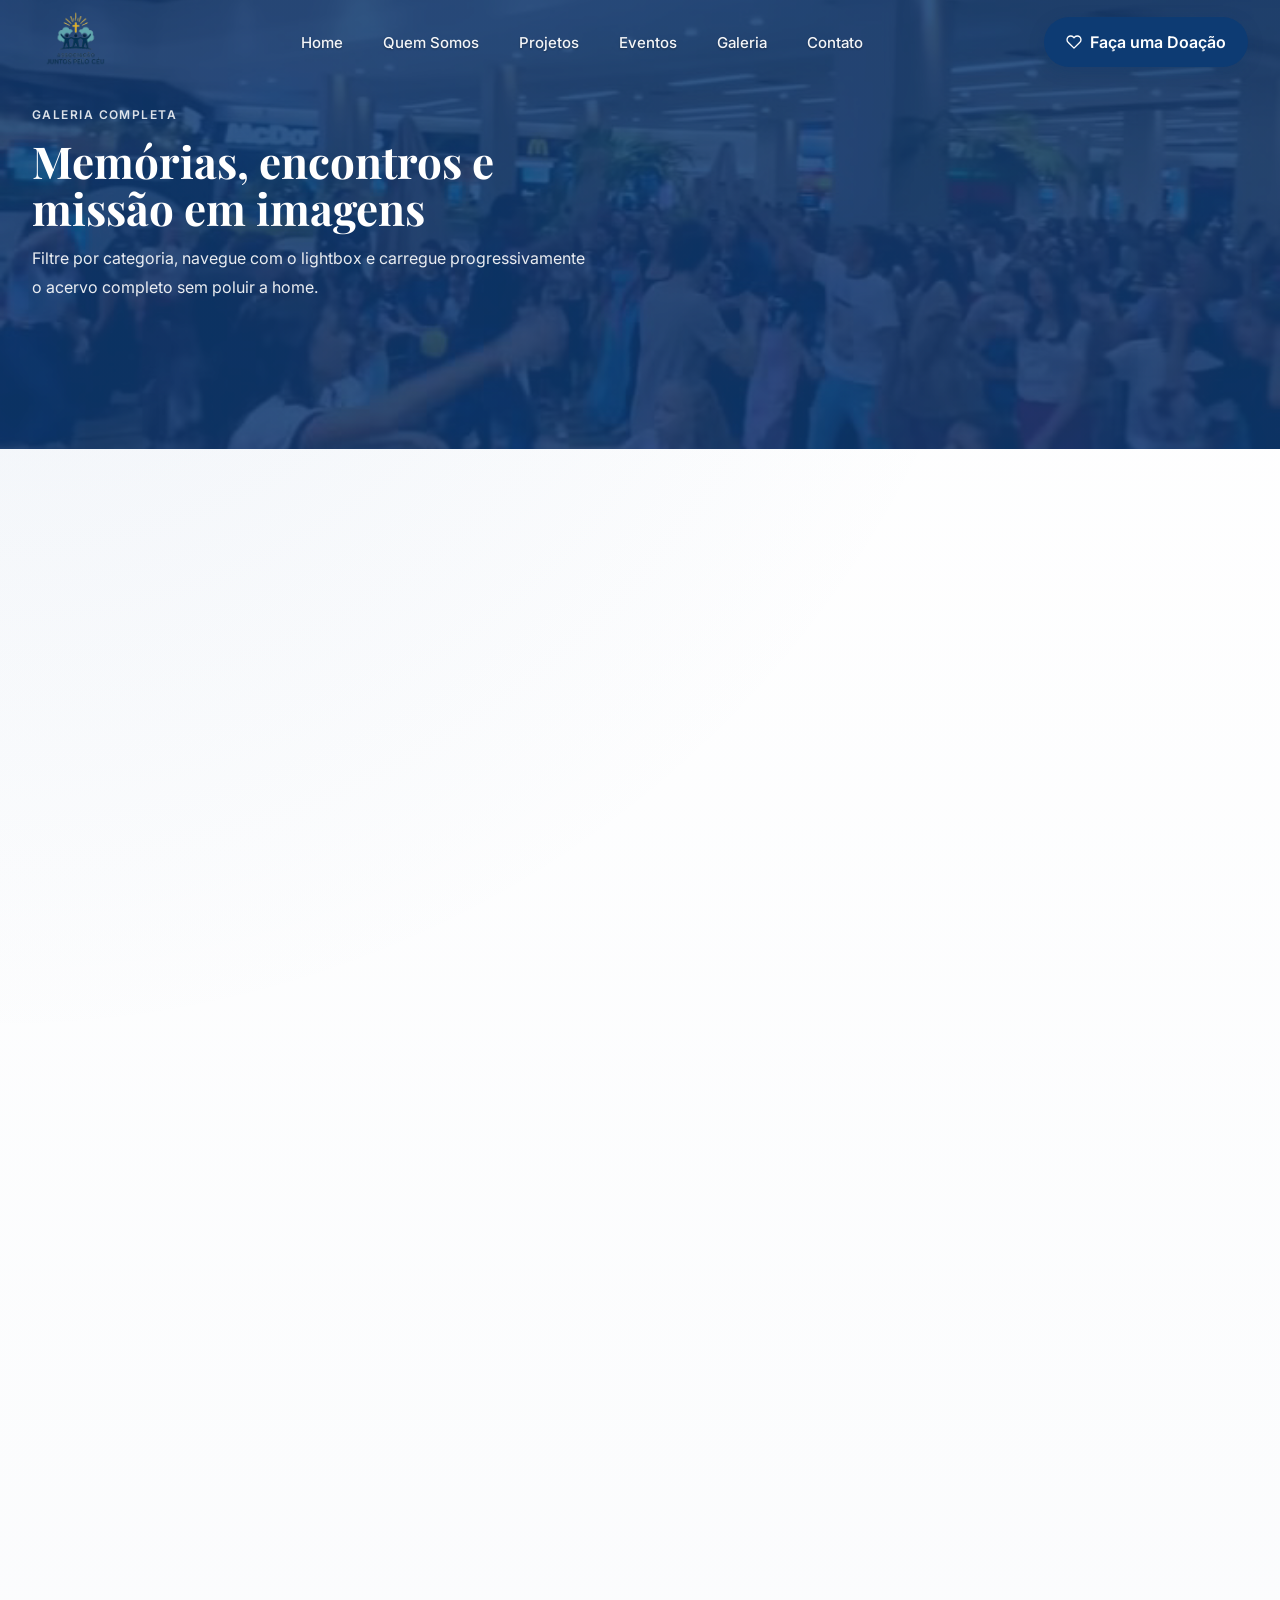
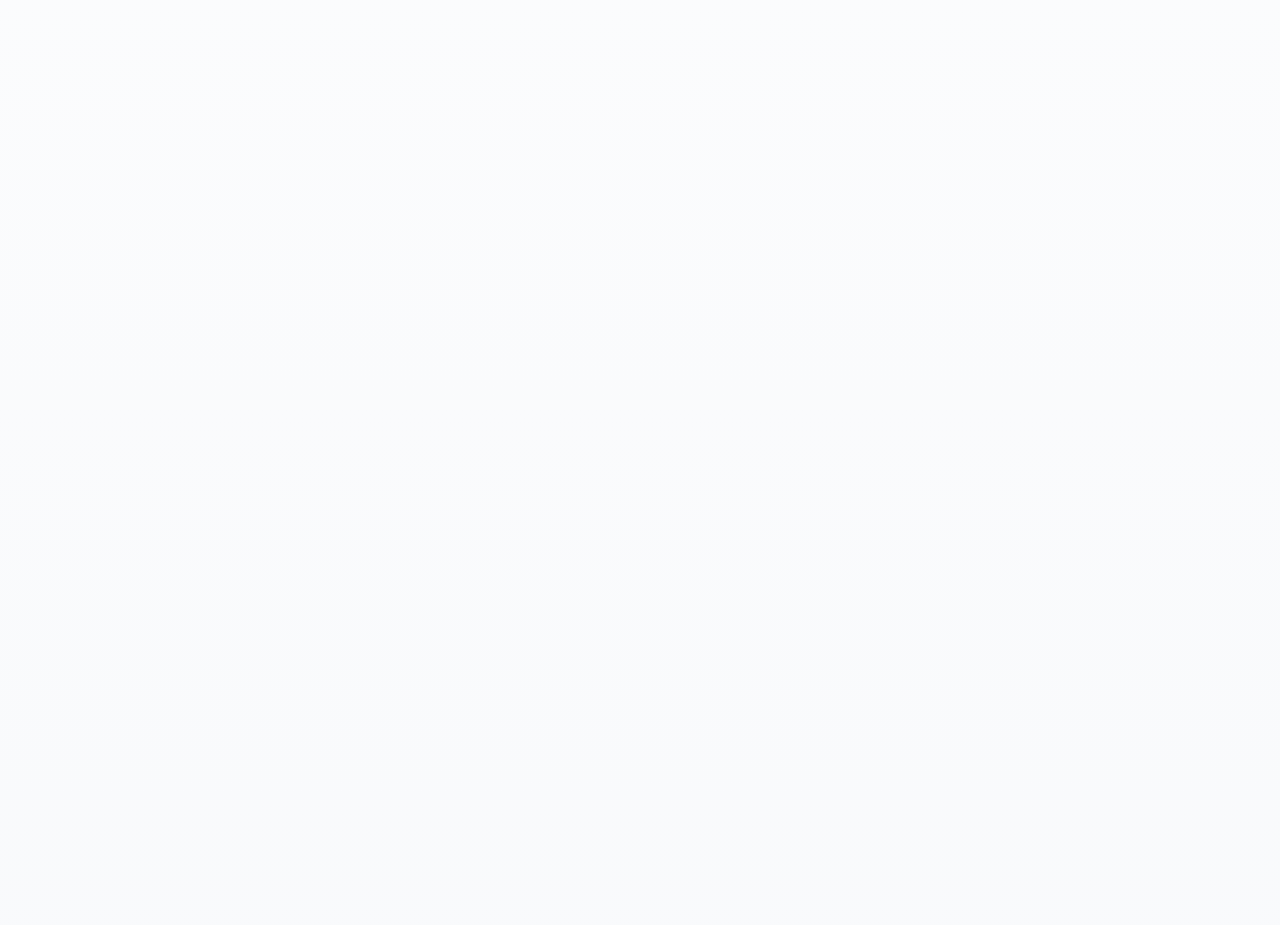
==== commit 638bb1cc: "add pictures in galery" ====
--- a/galeria/index.html
+++ b/galeria/index.html
@@ -10,7 +10,7 @@
   <meta property="og:description" content="Galeria completa da Associação Juntos Pelo Céu, com filtros por categoria e lightbox." />
   <meta property="og:type" content="website" />
   <meta property="og:url" content="./" />
-  <meta property="og:image" content="../assets/images/WhatsApp Image 2026-05-24 at 21.55.15.jpeg" />
+  <meta property="og:image" content="../assets/images/DNJ 2024/WhatsApp Image 2026-01-22 at 12.28.50 (1).jpg" />
   <title>Galeria | Associação Juntos Pelo Céu</title>
   <link rel="preconnect" href="https://fonts.googleapis.com" />
   <link rel="preconnect" href="https://fonts.gstatic.com" crossorigin />
@@ -21,7 +21,7 @@
     "@type": "Organization",
     "name": "Associação Juntos Pelo Céu",
     "url": "https://juntospeloceu.org.br/",
-    "logo": "../assets/images/logo.png",
+    "logo": "../assets/images/INSTITUCIONAL/logo.png",
     "sameAs": [
       "https://instagram.com/",
       "https://facebook.com/",
@@ -35,7 +35,7 @@
   <header class="header" id="header">
     <div class="header__inner container">
       <a href="../index.html#home" class="header__logo" aria-label="Associação Juntos Pelo Céu">
-        <img src="../assets/images/logo-header-transparent.png" data-logo-default="../assets/images/logo-header-transparent.png" data-logo-scrolled="../assets/images/logo-header-transparent.png" alt="Associação Juntos Pelo Céu" class="logo-img" width="62" height="62" />
+        <img src="../assets/images/INSTITUCIONAL/logo-header-transparent.png" data-logo-default="../assets/images/INSTITUCIONAL/logo-header-transparent.png" data-logo-scrolled="../assets/images/INSTITUCIONAL/logo-header-transparent.png" alt="Associação Juntos Pelo Céu" class="logo-img" width="62" height="62" />
       </a>
       <nav class="header__nav" id="nav" aria-label="Menu principal">
         <ul class="nav__list">
@@ -58,12 +58,12 @@
   </header>
 
   <main>
-    <section class="gallery-page-hero section" id="galeria-topo">
+    <section class="gallery-page-hero section" id="galeria-topo" style="background: linear-gradient(rgba(13, 59, 115, 0.85), rgba(13, 59, 115, 0.85)), url('../assets/images/SETEMBRO AMARELO 2025/WhatsApp Image 2026-01-22 at 14.21.46 (2).jpg') center/cover no-repeat; color: white; padding-block: 100px;">
       <div class="container">
         <div class="section-header section-header--center">
-          <span class="section-label">Galeria completa</span>
-          <h1 class="section-title">Memórias, encontros e missão em imagens</h1>
-          <p class="section-desc">Filtre por categoria, navegue com o lightbox e carregue progressivamente o acervo completo sem poluir a home.</p>
+          <span class="section-label" style="color: rgba(255,255,255,0.85);">Galeria completa</span>
+          <h1 class="section-title" style="color: white;">Memórias, encontros e missão em imagens</h1>
+          <p class="section-desc" style="color: rgba(255,255,255,0.9);">Filtre por categoria, navegue com o lightbox e carregue progressivamente o acervo completo sem poluir a home.</p>
         </div>
       </div>
     </section>
@@ -98,7 +98,7 @@
       <div class="footer__grid">
         <div class="footer__brand">
           <a href="../index.html#home" class="header__logo footer__logo" aria-label="Associação Juntos Pelo Céu">
-            <img src="../assets/images/logo.png" alt="Associação Juntos Pelo Céu" class="logo-img logo-img--footer" width="76" height="76" />
+            <img src="../assets/images/INSTITUCIONAL/logo.png" alt="Associação Juntos Pelo Céu" class="logo-img logo-img--footer" width="76" height="76" />
           </a>
           <p class="footer__tagline">Transformando vidas através da fé, da evangelização e da ação social.</p>
           <div class="footer__social">
@@ -127,15 +127,15 @@
           <ul class="footer__contact-list">
             <li>
               <svg width="15" height="15" viewBox="0 0 24 24" fill="none" stroke="currentColor" stroke-width="2" stroke-linecap="round" stroke-linejoin="round" aria-hidden="true"><path d="M22 16.92v3a2 2 0 0 1-2.18 2 19.79 19.79 0 0 1-8.63-3.07A19.5 19.5 0 0 1 4.69 12a19.79 19.79 0 0 1-3.07-8.67A2 2 0 0 1 3.6 1.18H6.6a2 2 0 0 1 2 1.72 12.84 12.84 0 0 0 .7 2.81 2 2 0 0 1-.45 2.11L7.91 8.78A16 16 0 0 0 15.22 16.09l.96-.96a2 2 0 0 1 2.11-.45 12.84 12.84 0 0 0 2.81.7A2 2 0 0 1 22 16.92z"></path></svg>
-              <span>(65) 99999-9999</span>
+              <span>(65) 99924-1118</span>
             </li>
             <li>
               <svg width="15" height="15" viewBox="0 0 24 24" fill="none" stroke="currentColor" stroke-width="2" stroke-linecap="round" stroke-linejoin="round" aria-hidden="true"><path d="M4 4h16c1.1 0 2 .9 2 2v12c0 1.1-.9 2-2 2H4c-1.1 0-2-.9-2-2V6c0-1.1.9-2 2-2z"></path><polyline points="22,6 12,13 2,6"></polyline></svg>
-              <span>contato@juntospeloceu.org.br</span>
+              <span>juntospeloceujpc@gmail.com</span>
             </li>
             <li>
               <svg width="15" height="15" viewBox="0 0 24 24" fill="none" stroke="currentColor" stroke-width="2" stroke-linecap="round" stroke-linejoin="round" aria-hidden="true"><path d="M21 10c0 7-9 13-9 13s-9-6-9-13a9 9 0 0 1 18 0z"></path><circle cx="12" cy="10" r="3"></circle></svg>
-              <span>Rua das Flores, 123 · Cuiabá/MT</span>
+              <span> Rua A, 8, Setor Centro Sul, Morada do Ouro · Cuiabá/MT</span>
             </li>
           </ul>
         </div>
@@ -157,7 +157,7 @@
 
   <div class="floating-actions" aria-label="Ações rápidas">
     <a href="../index.html#doacao" class="mobile-donate-cta">Doar Agora</a>
-    <a href="https://wa.me/5565999999999" class="floating-whatsapp" aria-label="Falar no WhatsApp" target="_blank" rel="noreferrer">
+    <a href="https://wa.me/5565999241118" class="floating-whatsapp" aria-label="Falar no WhatsApp" target="_blank" rel="noreferrer">
       <svg width="22" height="22" viewBox="0 0 24 24" fill="none" stroke="currentColor" stroke-width="2" stroke-linecap="round" stroke-linejoin="round" aria-hidden="true"><path d="M21 11.5a8.38 8.38 0 0 1-.9 3.8 8.5 8.5 0 0 1-7.6 4.7 8.38 8.38 0 0 1-3.8-.9L3 21l1.9-5.7a8.38 8.38 0 0 1-.9-3.8 8.5 8.5 0 0 1 4.7-7.6 8.38 8.38 0 0 1 3.8-.9h.5a8.48 8.48 0 0 1 8 8v.5z"></path></svg>
     </a>
     <button id="back-to-top" class="back-to-top" type="button" aria-label="Voltar ao topo">
--- a/css/style.css
+++ b/css/style.css
@@ -70,6 +70,10 @@
   content-visibility: auto;
   contain-intrinsic-size: 1px 420px;
 }
+.testimonial-card {
+  content-visibility: visible;
+  contain-intrinsic-size: auto;
+}
 .section-label {
   display: inline-block;
   font-family: var(--font-sans);
@@ -841,9 +845,9 @@
 .difference__card-desc { font-size: 13px; color: var(--color-gray); line-height: 1.6; }
 
 /* ====================================================
-   TESTIMONIALS
+   TESTIMONIALS (COMPACTED)
    ==================================================== */
-.testimonials { background: var(--color-off); overflow: hidden; }
+.testimonials { background: var(--color-off); overflow: hidden; padding-top: 24px; padding-bottom: 16px; }
 .testimonials__slider {
   overflow: hidden;
   border-radius: var(--radius-lg);
@@ -852,16 +856,14 @@
   display: flex;
   transition: transform 0.5s cubic-bezier(0.4, 0, 0.2, 1);
 }
+
 .testimonial-card {
-  flex: 0 0 calc(33.333% - 16px);
-  background: var(--color-white);
-  border-radius: var(--radius-lg);
-  padding: 40px 36px;
-  margin-right: 24px;
-  box-shadow: var(--shadow-sm);
-  position: relative;
-  transition: transform var(--transition), box-shadow var(--transition);
-}
+  display: flex;
+  flex-direction: column;
+  gap: 8px;
+  padding: 12px 12px 10px;
+}
+
 .testimonial-card:last-child { margin-right: 0; }
 .testimonial-card:hover {
   transform: translateY(-4px);
@@ -869,23 +871,23 @@
 }
 .testimonial-card__quote {
   font-family: var(--font-serif);
-  font-size: 72px;
-  line-height: 0.6;
+  font-size: 48px;
+  line-height: 0.8;
   color: var(--color-blue);
-  opacity: 0.3;
-  margin-bottom: 16px;
+  opacity: 0.28;
+  margin-bottom: 8px;
 }
 .testimonial-card__stars {
   color: var(--color-yellow);
+  font-size: 13px;
+  letter-spacing: 1.5px;
+  margin-bottom: 8px;
+}
+.testimonial-card__text {
   font-size: 14px;
-  letter-spacing: 2px;
-  margin-bottom: 16px;
-}
-.testimonial-card__text {
-  font-size: 15px;
   color: var(--color-gray);
-  line-height: 1.75;
-  margin-bottom: 28px;
+  line-height: 1.45;
+  margin-bottom: 12px;
 }
 .testimonial-card__author {
   display: flex;
@@ -907,7 +909,7 @@
   color: var(--color-navy);
 }
 .testimonial-card__role {
-  font-size: 12px;
+  font-size: 11px;
   color: var(--color-blue);
   font-weight: 600;
   text-transform: uppercase;
@@ -917,7 +919,7 @@
   display: flex;
   justify-content: center;
   gap: 8px;
-  margin-top: 32px;
+  margin-top: 16px;
 }
 .testimonials__dot {
   width: 8px;
@@ -929,7 +931,7 @@
 }
 .testimonials__dot.active {
   background: var(--color-navy);
-  width: 24px;
+  width: 20px;
   border-radius: 4px;
 }
 
@@ -1275,7 +1277,6 @@
   .projects__grid,
   .testimonials__track {
     display: flex;
-    overflow-x: auto;
     gap: 16px;
     scroll-snap-type: x mandatory;
     -webkit-overflow-scrolling: touch;
@@ -1424,11 +1425,15 @@
   .project-card__text { font-size: 14px; margin-bottom: 14px; }
 
   .testimonials { background: transparent; }
-  .testimonials__slider { overflow: visible; }
-  .testimonial-card { padding: 24px 20px; border-radius: 24px; }
-  .testimonial-card__quote { font-size: 56px; margin-bottom: 12px; }
-  .testimonial-card__text { font-size: 16px; margin-bottom: 20px; }
-  .testimonials__dots { margin-top: 20px; }
+  .testimonials__slider { overflow: hidden; }
+  .testimonial-card { padding: 12px 12px 10px; border-radius: 20px; gap: 6px; }
+  .testimonial-card__quote { font-size: 40px; margin-bottom: 0; }
+  .testimonial-card__stars { margin-bottom: 4px; }
+  .testimonial-card__text { font-size: 14px; line-height: 1.35; margin-bottom: 8px; }
+  .testimonial-card__author { gap: 8px; align-items: center; }
+  .testimonial-card__avatar { width: 40px; height: 40px; }
+  .testimonial-card__name { font-size: 14px; }
+  .testimonials__dots { margin-top: 12px; }
 
   .gallery__grid { grid-template-columns: 1fr 1fr; gap: 10px; }
   .gallery__item--wide { grid-column: span 2; }
@@ -1467,7 +1472,7 @@
   .footer__nav-list { gap: 10px; }
   .footer__tagline { max-width: none; }
 
-  .testimonial-card { padding: 28px 24px; }
+  .testimonial-card { padding: 12px 12px 10px; }
 
   .gallery-page__toolbar { flex-direction: column; align-items: flex-start; }
   .gallery-toolbar { width: 100%; overflow-x: auto; flex-wrap: nowrap; padding-bottom: 4px; }
@@ -1799,6 +1804,7 @@
   background: rgba(255,255,255,0.96);
   border: 1px solid rgba(13,59,115,0.08);
   box-shadow: 0 18px 42px rgba(13,59,115,0.08);
+  padding: 16px 14px;
 }
 
 .gallery__grid--home {
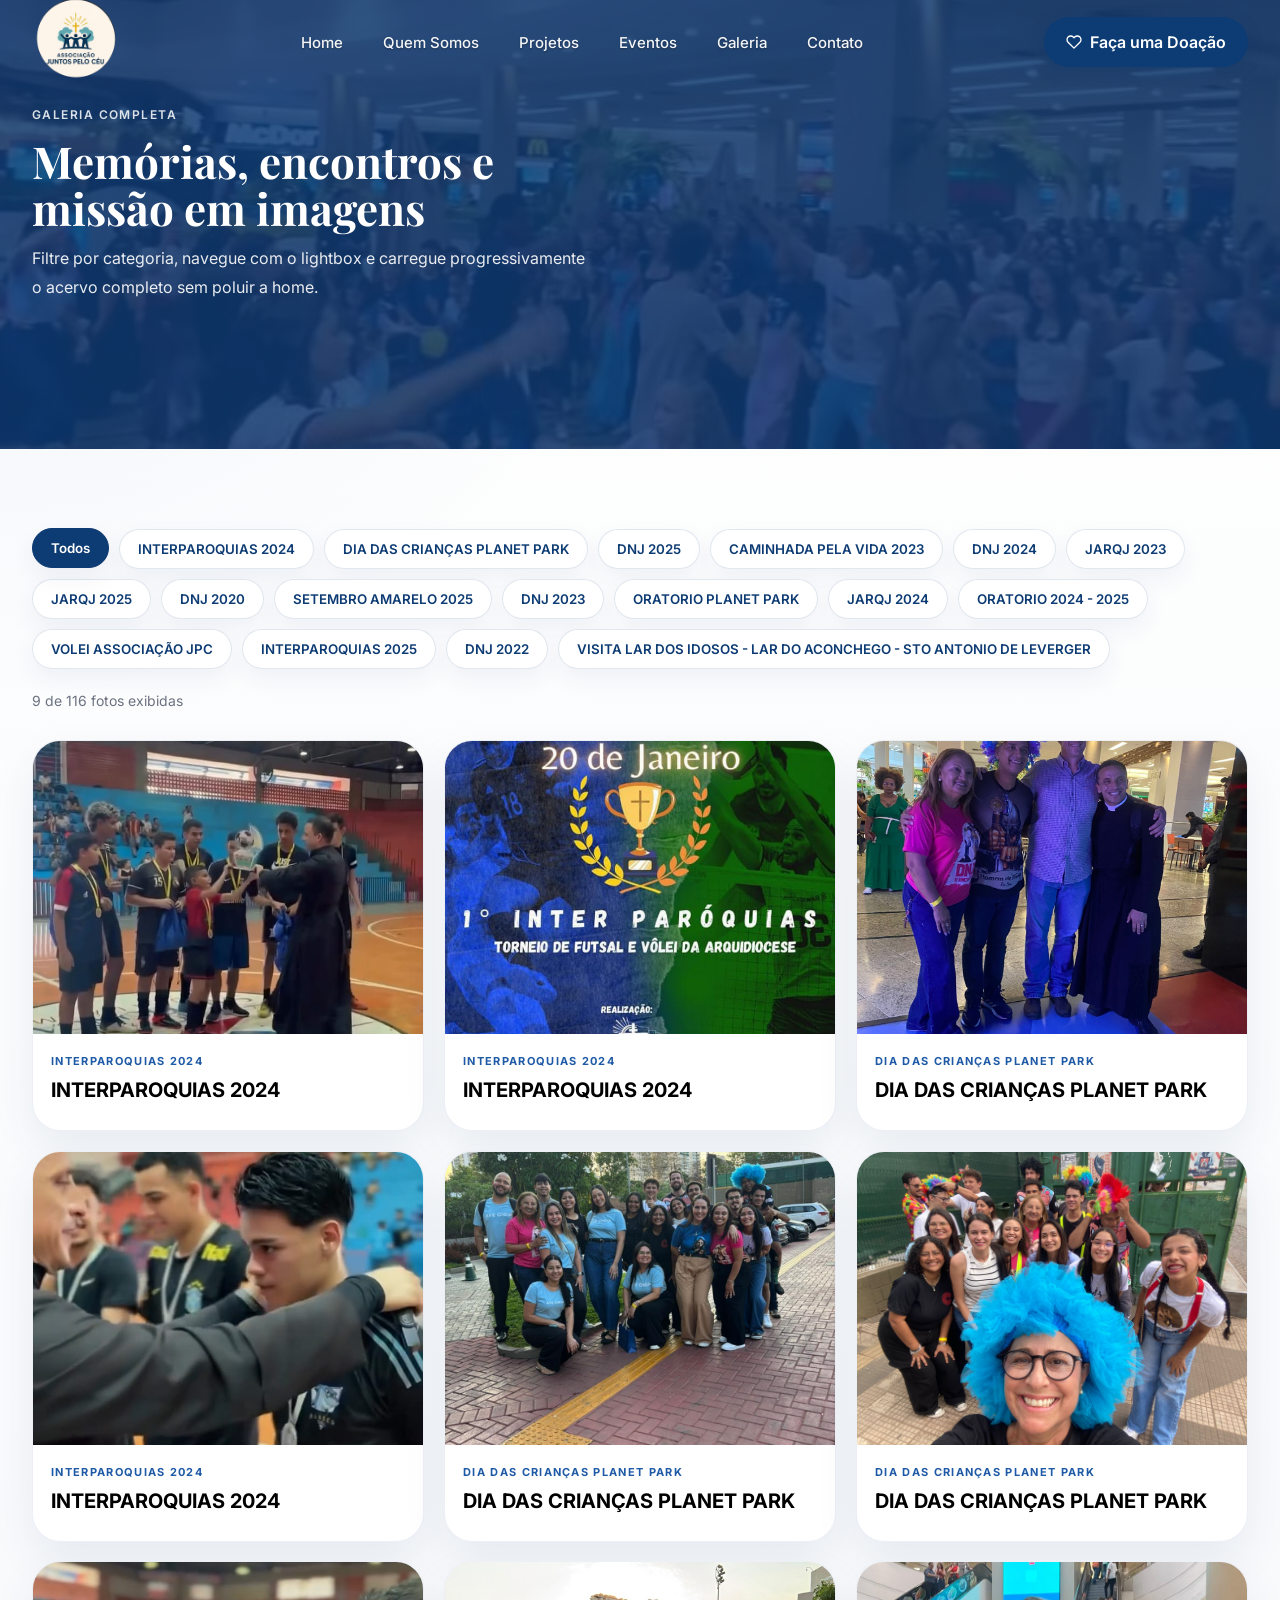
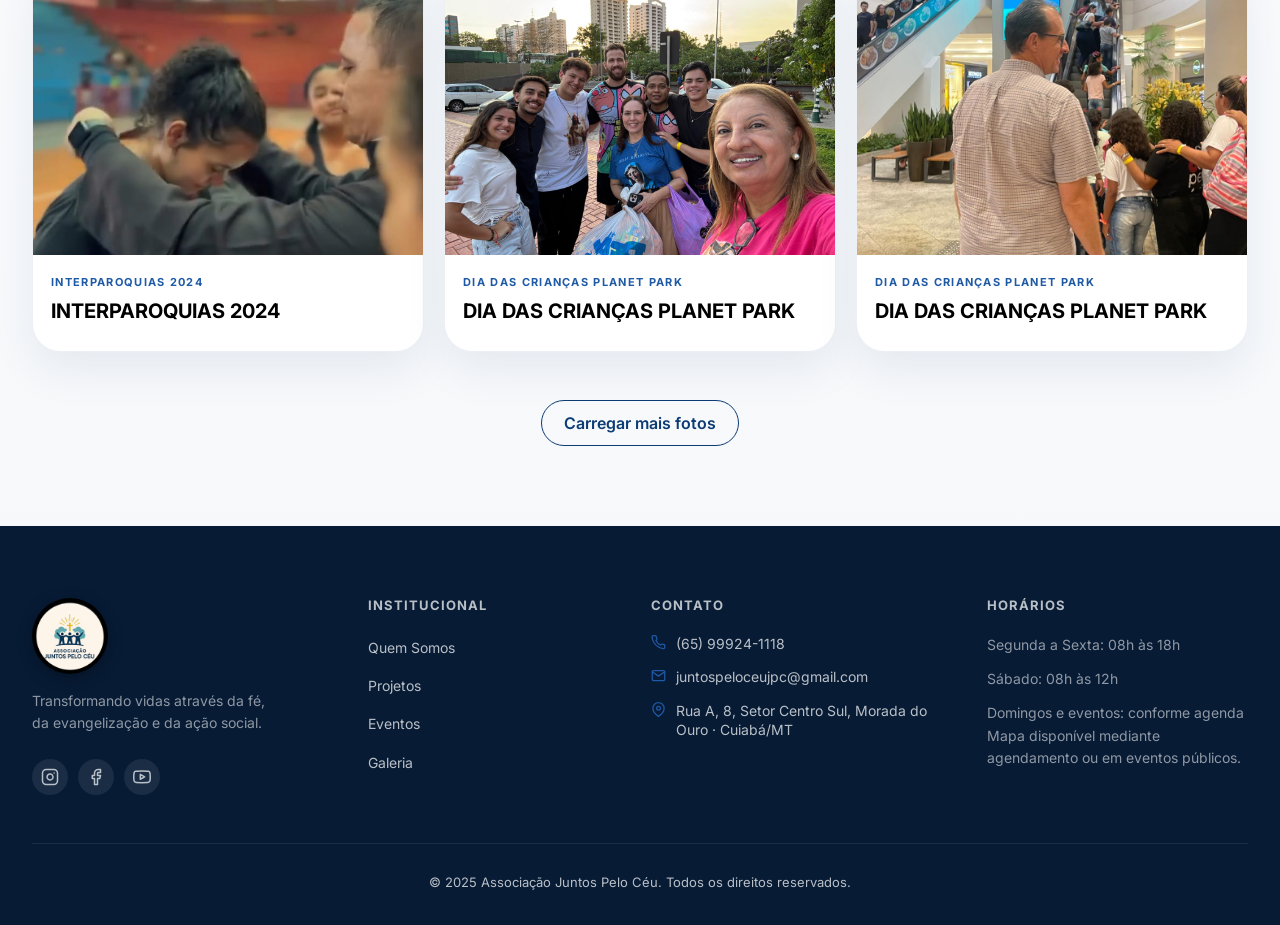
==== commit 563450c2: "add qr code donation" ====
--- a/galeria/index.html
+++ b/galeria/index.html
@@ -35,7 +35,7 @@
   <header class="header" id="header">
     <div class="header__inner container">
       <a href="../index.html#home" class="header__logo" aria-label="Associação Juntos Pelo Céu">
-        <img src="../assets/images/INSTITUCIONAL/logo-header-transparent.png" data-logo-default="../assets/images/INSTITUCIONAL/logo-header-transparent.png" data-logo-scrolled="../assets/images/INSTITUCIONAL/logo-header-transparent.png" alt="Associação Juntos Pelo Céu" class="logo-img" width="62" height="62" />
+        <img src="../assets/images/INSTITUCIONAL/logo-transparent.png" data-logo-default="../assets/images/INSTITUCIONAL/logo-transparent.png" data-logo-scrolled="../assets/images/INSTITUCIONAL/logo-header-transparent.png" alt="Associação Juntos Pelo Céu" class="logo-img" width="62" height="62" />
       </a>
       <nav class="header__nav" id="nav" aria-label="Menu principal">
         <ul class="nav__list">
@@ -83,7 +83,7 @@
   </main>
 
   <div id="gallery-lightbox" class="lightbox" aria-hidden="true" role="dialog" aria-modal="true">
-    <div class="lightbox__overlay"></div>
+    <div class="lightbox__overlay" data-action="close"></div>
     <div class="lightbox__content">
       <button class="lightbox__close" aria-label="Fechar">&times;</button>
       <button class="lightbox__nav lightbox__prev" aria-label="Anterior">&#8249;</button>
@@ -165,6 +165,44 @@
     </button>
   </div>
 
+  <!-- ===== DONATION MODAL (PIX) ===== -->
+  <div id="donation-modal" class="donation-modal" aria-hidden="true" role="dialog" aria-modal="true">
+    <div class="donation-modal__overlay" data-action="close-donation-modal"></div>
+    <div class="donation-modal__content">
+      <button class="donation-modal__close" data-action="close-donation-modal" aria-label="Fechar">&times;</button>
+      <div class="donation-modal__header">
+        <h3>Doação via PIX</h3>
+        <p>Escaneie o QR Code ou copie a chave abaixo</p>
+      </div>
+      <div class="donation-modal__body">
+        <div class="donation-modal__qrcode">
+          <div id="donation-qrcode"></div>
+        </div>
+        <div class="donation-modal__info">
+          <div class="donation-modal__field">
+            <label>Chave PIX (CNPJ)</label>
+            <div class="donation-modal__copy-row">
+              <input type="text" id="donation-pix-key" value="35.839.978/0001-26" readonly />
+              <button class="donation-modal__copy-btn" data-copy="donation-pix-key" aria-label="Copiar chave PIX">Copiar</button>
+            </div>
+          </div>
+          <div class="donation-modal__field">
+            <label>Beneficiário</label>
+            <span>Associação Juntos Pelo Céu</span>
+          </div>
+          <div class="donation-modal__field">
+            <label>Código Pix Copia e Cola</label>
+            <div class="donation-modal__copy-row">
+              <input type="text" id="donation-pix-payload" readonly />
+              <button class="donation-modal__copy-btn" data-copy="donation-pix-payload" aria-label="Copiar código Pix">Copiar</button>
+            </div>
+          </div>
+        </div>
+      </div>
+    </div>
+  </div>
+
+  <script src="https://cdnjs.cloudflare.com/ajax/libs/qrcodejs/1.0.0/qrcode.min.js"></script>
   <script src="../js/script.js"></script>
 </body>
 </html>
--- a/css/style.css
+++ b/css/style.css
@@ -586,7 +586,7 @@
   z-index: 2200;
   visibility: hidden;
   opacity: 0;
-  transition: opacity 240ms ease, visibility 240ms ease;
+  transition: opacity 300ms ease, visibility 300ms ease;
 }
 .lightbox.open {
   visibility: visible;
@@ -595,28 +595,274 @@
 .lightbox__overlay {
   position: absolute;
   inset: 0;
-  background: rgba(2,6,23,0.85);
+  background: rgba(2,6,23,0.88);
+  backdrop-filter: blur(6px);
+  -webkit-backdrop-filter: blur(6px);
 }
 .lightbox__content {
   position: relative;
   z-index: 2201;
-  max-width: 95vw;
-  max-height: 95vh;
   display: flex;
   align-items: center;
   justify-content: center;
-  gap: 18px;
-  padding: 18px;
+  gap: 0;
   width: auto;
   height: auto;
+  max-width: 90vw;
+  max-height: 90vh;
+}
+.lightbox__img {
+  display: block;
+  max-width: 82vw;
+  max-height: 82vh;
+  width: auto;
+  height: auto;
+  border-radius: 12px;
+  box-shadow: 0 20px 60px rgba(0,0,0,0.5);
   object-fit: contain;
-}
-.lightbox__prev { margin-right: 8px; }
-.lightbox__next { margin-left: 8px; }
+  background: #111;
+}
+.lightbox__close {
+  position: absolute;
+  top: -44px;
+  right: -4px;
+  background: rgba(0,0,0,0.45);
+  color: #fff;
+  border: none;
+  border-radius: 50%;
+  width: 36px;
+  height: 36px;
+  font-size: 20px;
+  line-height: 1;
+  cursor: pointer;
+  z-index: 2202;
+  display: flex;
+  align-items: center;
+  justify-content: center;
+  transition: background 0.2s, transform 0.2s;
+}
+.lightbox__close:hover {
+  background: rgba(0,0,0,0.75);
+  transform: scale(1.1);
+}
+.lightbox__caption {
+  position: absolute;
+  bottom: -36px;
+  left: 50%;
+  transform: translateX(-50%);
+  color: rgba(255,255,255,0.85);
+  font-size: 14px;
+  font-weight: 500;
+  white-space: nowrap;
+  text-shadow: 0 1px 4px rgba(0,0,0,0.4);
+}
+.lightbox__nav {
+  position: absolute;
+  top: 50%;
+  transform: translateY(-50%);
+  background: rgba(0,0,0,0.4);
+  color: #fff;
+  border: none;
+  border-radius: 50%;
+  width: 44px;
+  height: 44px;
+  font-size: 26px;
+  line-height: 1;
+  cursor: pointer;
+  z-index: 2202;
+  display: flex;
+  align-items: center;
+  justify-content: center;
+  transition: background 0.2s, transform 0.2s;
+}
+.lightbox__nav:hover {
+  background: rgba(0,0,0,0.7);
+  transform: translateY(-50%) scale(1.1);
+}
+.lightbox__prev { left: -52px; }
+.lightbox__next { right: -52px; }
+
+@media (max-width: 768px) {
+  .lightbox__img {
+    max-width: 88vw;
+    max-height: 70vh;
+    border-radius: 8px;
+  }
+  .lightbox__close {
+    top: 8px;
+    right: 8px;
+    width: 32px;
+    height: 32px;
+    font-size: 18px;
+  }
+  .lightbox__nav {
+    width: 36px;
+    height: 36px;
+    font-size: 22px;
+  }
+  .lightbox__prev { left: 8px; }
+  .lightbox__next { right: 8px; }
+  .lightbox__caption {
+    bottom: -32px;
+    font-size: 13px;
+    white-space: normal;
+    max-width: 80vw;
+    text-align: center;
+  }
+}
 
 @media (max-width: 520px) {
-  .lightbox__img { max-width: calc(100vw - 64px); max-height: calc(100vh - 120px); }
-  .lightbox__nav { font-size: 28px; padding: 6px 10px; }
+  .lightbox__img {
+    max-width: 92vw;
+    max-height: 60vh;
+  }
+}
+
+/* ---- Donation Modal (PIX) ---- */
+.donation-modal {
+  position: fixed;
+  inset: 0;
+  display: flex;
+  align-items: center;
+  justify-content: center;
+  z-index: 2300;
+  visibility: hidden;
+  opacity: 0;
+  transition: opacity 240ms ease, visibility 240ms ease;
+}
+.donation-modal.open {
+  visibility: visible;
+  opacity: 1;
+}
+.donation-modal__overlay {
+  position: absolute;
+  inset: 0;
+  background: rgba(2,6,23,0.8);
+}
+.donation-modal__content {
+  position: relative;
+  z-index: 2301;
+  background: var(--color-white);
+  border-radius: var(--radius-lg);
+  max-width: 440px;
+  width: 92vw;
+  padding: 40px 32px 32px;
+  box-shadow: 0 24px 64px rgba(0,0,0,0.25);
+  text-align: center;
+  max-height: 90vh;
+  overflow-y: auto;
+  scrollbar-width: none;
+  -ms-overflow-style: none;
+}
+.donation-modal__content::-webkit-scrollbar {
+  display: none;
+}
+.donation-modal__close {
+  position: absolute;
+  top: 12px;
+  right: 16px;
+  background: none;
+  border: none;
+  font-size: 28px;
+  line-height: 1;
+  color: var(--color-gray);
+  cursor: pointer;
+  padding: 4px;
+  transition: color var(--transition);
+}
+.donation-modal__close:hover {
+  color: var(--color-dark);
+}
+.donation-modal__header {
+  margin-bottom: 24px;
+}
+.donation-modal__header h3 {
+  font-family: var(--font-serif);
+  font-size: 22px;
+  color: var(--color-navy);
+  margin-bottom: 6px;
+}
+.donation-modal__header p {
+  font-size: 14px;
+  color: var(--color-gray);
+}
+.donation-modal__body {
+  display: flex;
+  flex-direction: column;
+  align-items: center;
+  gap: 20px;
+}
+.donation-modal__qrcode {
+  background: var(--color-white);
+  border-radius: var(--radius-md);
+  padding: 12px;
+  box-shadow: 0 4px 20px rgba(8,55,104,0.10);
+  border: 1px solid rgba(8,55,104,0.06);
+  display: inline-flex;
+}
+.donation-modal__qrcode canvas {
+  display: block;
+  width: 240px;
+  height: 240px;
+}
+.donation-modal__info {
+  width: 100%;
+  text-align: left;
+}
+.donation-modal__field {
+  margin-bottom: 12px;
+}
+.donation-modal__field:last-child {
+  margin-bottom: 0;
+}
+.donation-modal__field label {
+  display: block;
+  font-size: 12px;
+  font-weight: 600;
+  text-transform: uppercase;
+  letter-spacing: 0.05em;
+  color: var(--color-gray);
+  margin-bottom: 4px;
+}
+.donation-modal__field span {
+  font-size: 15px;
+  color: var(--color-dark);
+  font-weight: 500;
+}
+.donation-modal__copy-row {
+  display: flex;
+  gap: 8px;
+}
+.donation-modal__copy-row input {
+  flex: 1;
+  border: 1px solid var(--color-light);
+  border-radius: var(--radius-sm);
+  padding: 8px 12px;
+  font-size: 13px;
+  font-family: 'Courier New', Courier, monospace;
+  color: var(--color-dark);
+  background: var(--color-off);
+  cursor: text;
+  min-width: 0;
+}
+.donation-modal__copy-btn {
+  white-space: nowrap;
+  padding: 8px 16px;
+  border-radius: var(--radius-sm);
+  border: none;
+  background: var(--color-navy);
+  color: var(--color-white);
+  font-size: 13px;
+  font-weight: 600;
+  cursor: pointer;
+  transition: background var(--transition);
+  flex-shrink: 0;
+}
+.donation-modal__copy-btn:hover {
+  background: #0a4a8a;
+}
+.donation-modal__copy-btn.copied {
+  background: #16a34a;
 }
 
 /* ====================================================
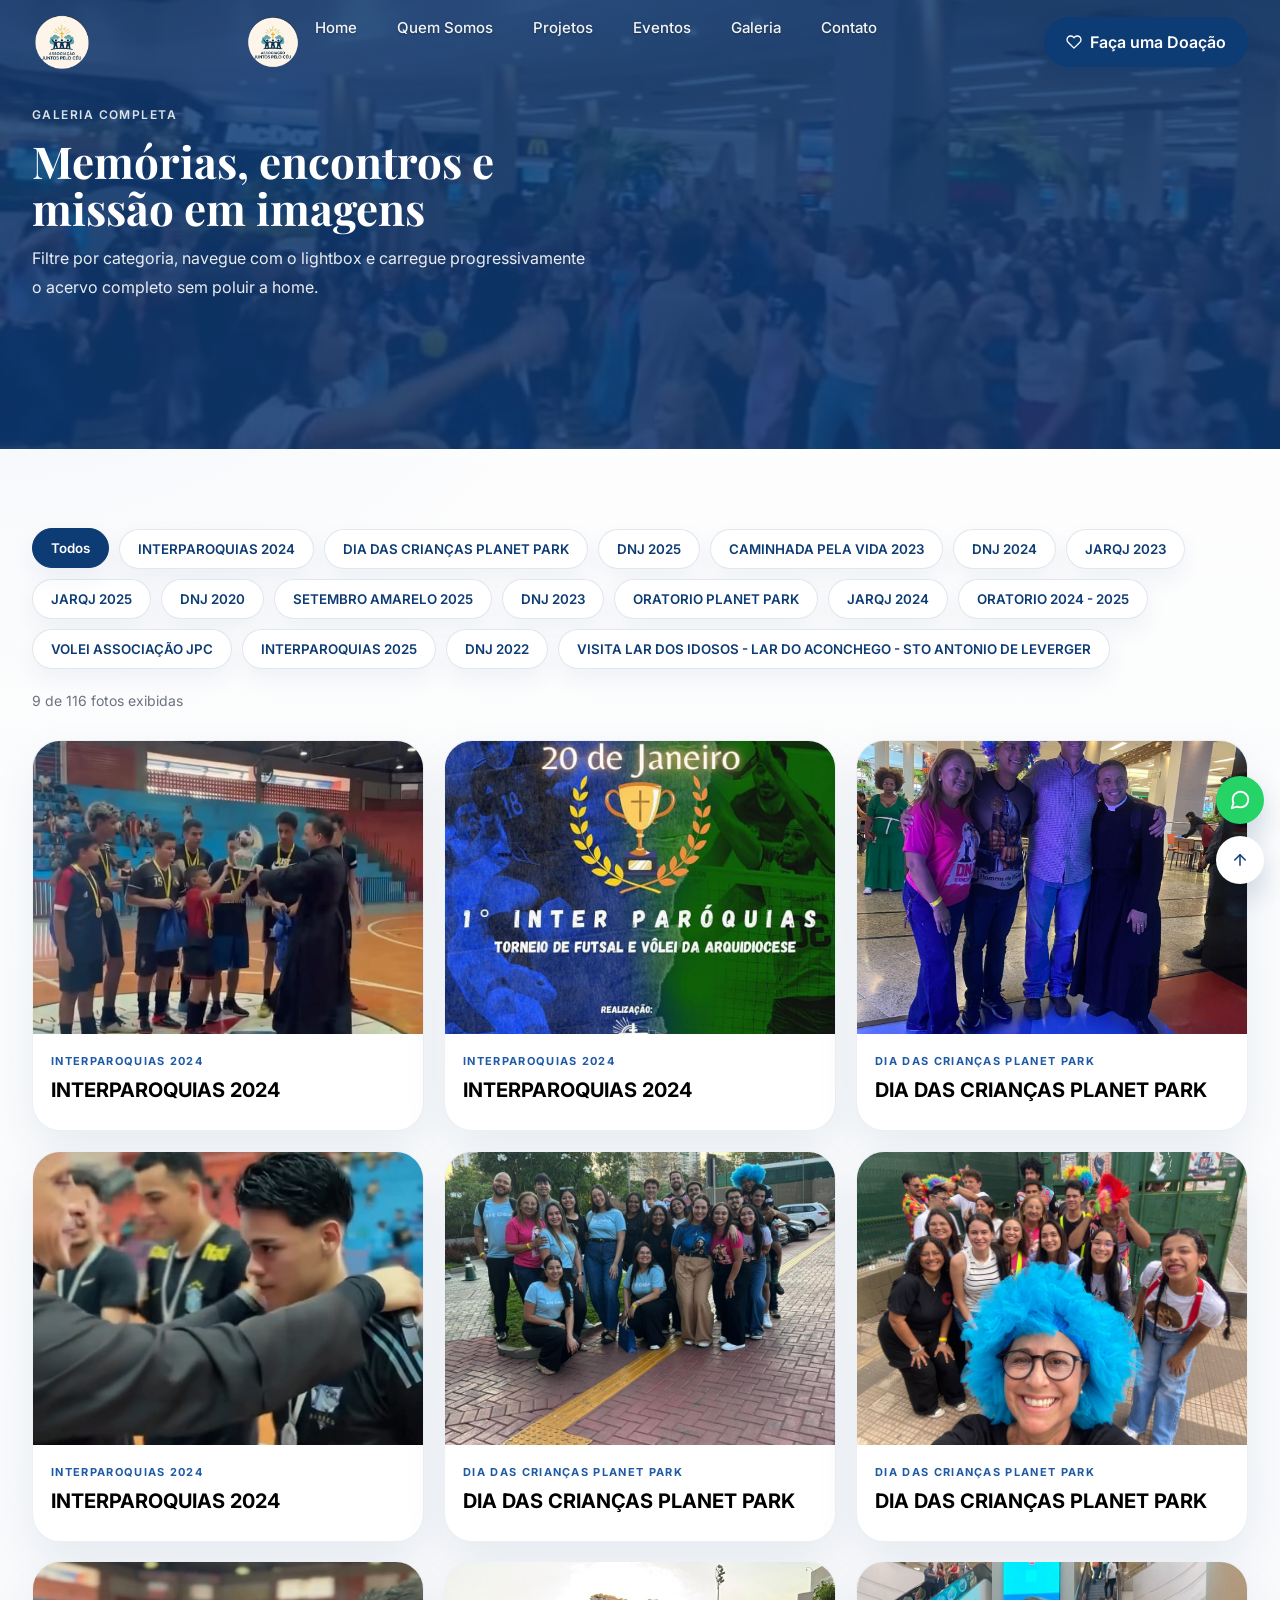
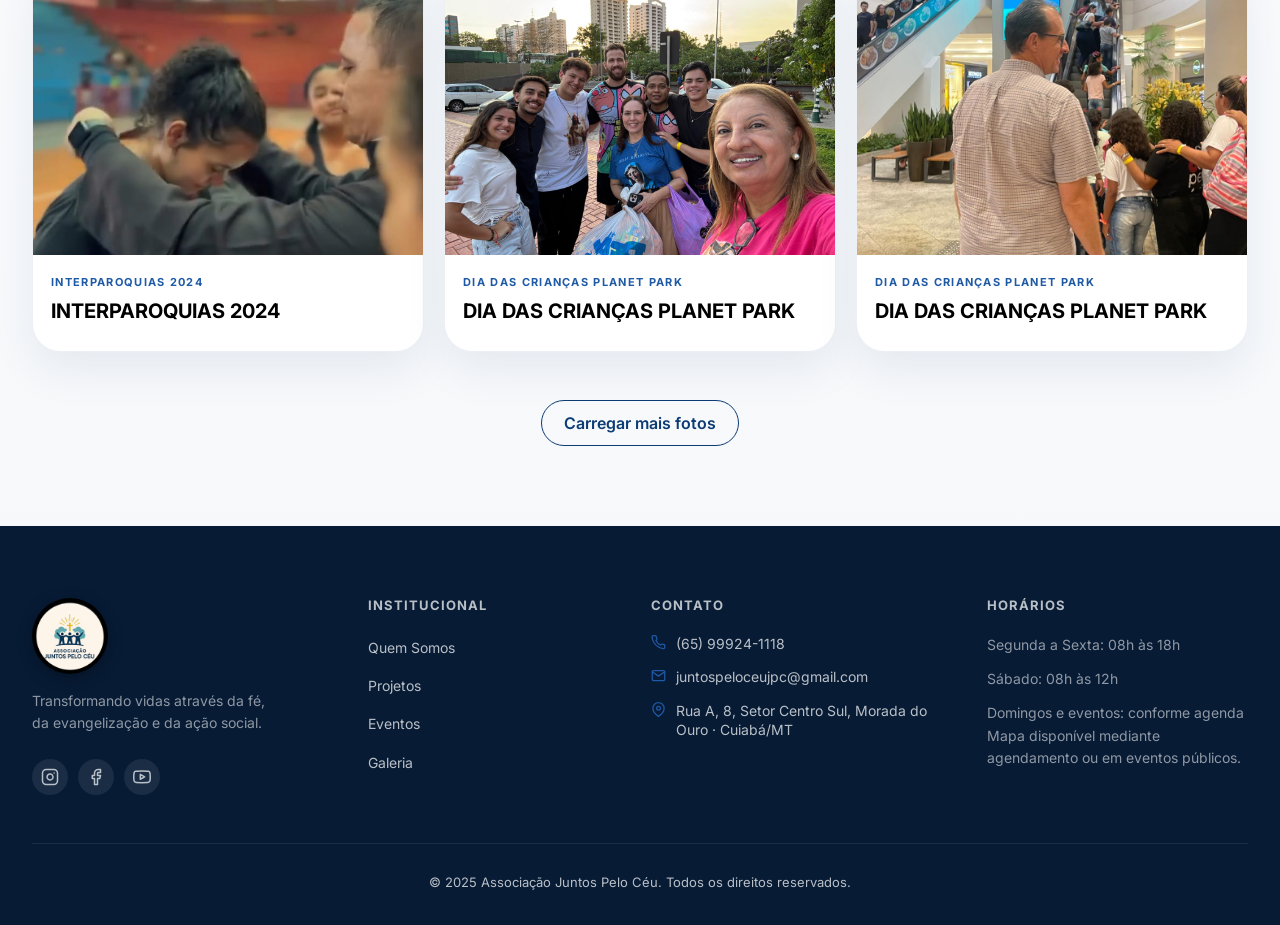
==== commit 42eeda32: "fix nav bar in mobile" ====
--- a/galeria/index.html
+++ b/galeria/index.html
@@ -7,10 +7,24 @@
   <meta name="keywords" content="galeria, Associação Juntos Pelo Céu, eventos, projetos, missões, encontros, formação" />
   <meta name="theme-color" content="#0D3B73" />
   <meta property="og:title" content="Galeria | Associação Juntos Pelo Céu" />
-  <meta property="og:description" content="Galeria completa da Associação Juntos Pelo Céu, com filtros por categoria e lightbox." />
+  <meta property="og:description" content="Galeria completa da Associação Juntos Pelo Céu, com fotos de eventos, projetos, missões, encontros e formação." />
   <meta property="og:type" content="website" />
-  <meta property="og:url" content="./" />
-  <meta property="og:image" content="../assets/images/DNJ 2024/WhatsApp Image 2026-01-22 at 12.28.50 (1).jpg" />
+  <meta property="og:locale" content="pt_BR" />
+  <meta property="og:site_name" content="Associação Juntos Pelo Céu" />
+  <meta property="og:url" content="https://juntospeloceu.org.br/galeria/" />
+  <meta property="og:image" content="https://juntospeloceu.org.br/assets/images/INSTITUCIONAL/logo-transparent.png" />
+  <meta property="og:image:width" content="800" />
+  <meta property="og:image:height" content="800" />
+  <meta name="twitter:card" content="summary_large_image" />
+  <meta name="twitter:title" content="Galeria | Associação Juntos Pelo Céu" />
+  <meta name="twitter:description" content="Galeria completa da Associação Juntos Pelo Céu, com fotos de eventos, projetos, missões, encontros e formação." />
+  <meta name="twitter:image" content="https://juntospeloceu.org.br/assets/images/INSTITUCIONAL/logo-transparent.png" />
+  <link rel="canonical" href="https://juntospeloceu.org.br/galeria/" />
+  <link rel="icon" type="image/png" sizes="16x16" href="../favicon-16x16.png" />
+  <link rel="icon" type="image/png" sizes="32x32" href="../favicon-32x32.png" />
+  <link rel="icon" type="image/png" sizes="48x48" href="../favicon-48x48.png" />
+  <link rel="apple-touch-icon" sizes="180x180" href="../apple-touch-icon.png" />
+  <link rel="manifest" href="../site.webmanifest" />
   <title>Galeria | Associação Juntos Pelo Céu</title>
   <link rel="preconnect" href="https://fonts.googleapis.com" />
   <link rel="preconnect" href="https://fonts.gstatic.com" crossorigin />
@@ -21,7 +35,21 @@
     "@type": "Organization",
     "name": "Associação Juntos Pelo Céu",
     "url": "https://juntospeloceu.org.br/",
-    "logo": "../assets/images/INSTITUCIONAL/logo.png",
+    "logo": "https://juntospeloceu.org.br/assets/images/INSTITUCIONAL/logo.png",
+    "description": "Associação Juntos Pelo Céu: fé, evangelização, projetos sociais, eventos e uma galeria dedicada para conhecer o impacto da missão.",
+    "address": {
+      "@type": "PostalAddress",
+      "streetAddress": "Rua A, 8, Setor Centro Sul, Morada do Ouro",
+      "addressLocality": "Cuiabá",
+      "addressRegion": "MT",
+      "addressCountry": "BR"
+    },
+    "contactPoint": {
+      "@type": "ContactPoint",
+      "telephone": "+55-65-99924-1118",
+      "contactType": "general",
+      "email": "juntospeloceujpc@gmail.com"
+    },
     "sameAs": [
       "https://instagram.com/",
       "https://facebook.com/",
@@ -38,6 +66,12 @@
         <img src="../assets/images/INSTITUCIONAL/logo-transparent.png" data-logo-default="../assets/images/INSTITUCIONAL/logo-transparent.png" data-logo-scrolled="../assets/images/INSTITUCIONAL/logo-header-transparent.png" alt="Associação Juntos Pelo Céu" class="logo-img" width="62" height="62" />
       </a>
       <nav class="header__nav" id="nav" aria-label="Menu principal">
+        <button class="nav__close" aria-label="Fechar menu">
+          <svg width="20" height="20" viewBox="0 0 24 24" fill="none" stroke="currentColor" stroke-width="2.5" stroke-linecap="round"><line x1="18" y1="6" x2="6" y2="18"></line><line x1="6" y1="6" x2="18" y2="18"></line></svg>
+        </button>
+        <a href="../index.html#home" class="nav__brand" aria-label="Associação Juntos Pelo Céu">
+          <img src="../assets/images/INSTITUCIONAL/logo-transparent.png" alt="Associação Juntos Pelo Céu" width="56" height="56" />
+        </a>
         <ul class="nav__list">
           <li><a href="../index.html#home" class="nav__link">Home</a></li>
           <li><a href="../index.html#quem-somos" class="nav__link">Quem Somos</a></li>
--- a/css/style.css
+++ b/css/style.css
@@ -268,7 +268,7 @@
   color: var(--color-gray);
   padding: 8px 14px;
   border-radius: 100px;
-  transition: all var(--transition);
+  transition: color var(--transition), background var(--transition);
   position: relative;
 }
 .nav__link:hover, .nav__link.active { color: var(--color-navy); }
@@ -277,6 +277,7 @@
   background: var(--color-logo-soft);
 }
 .header__cta { flex-shrink: 0; }
+.nav__close { display: none; }
 
 .hamburger {
   display: none;
@@ -1407,6 +1408,10 @@
 /* ====================================================
    RESPONSIVE — TABLET (< 1024px)
    ==================================================== */
+body.menu-open .floating-actions {
+  display: none !important;
+}
+
 @media (max-width: 1024px) {
   :root { --section-gap: 64px; }
 
@@ -1418,40 +1423,128 @@
     display: flex;
     position: fixed;
     inset: 0;
-    background: rgba(245,247,250,0.98);
-    backdrop-filter: blur(20px);
+    background: rgba(8, 55, 104, 0.97);
+    backdrop-filter: blur(24px);
+    -webkit-backdrop-filter: blur(24px);
     flex-direction: column;
     align-items: center;
     justify-content: center;
-    padding: 96px 24px 140px;
-    box-shadow: none;
-    z-index: 999;
-    animation: fadeInMenu 220ms ease-out;
-  }
+    padding: 32px 24px;
+    z-index: 1001;
+    overflow-y: auto;
+    scrollbar-width: none;
+    -ms-overflow-style: none;
+    animation: backdropIn 300ms ease-out both;
+  }
+  .header__nav.open::-webkit-scrollbar {
+    display: none;
+  }
+  }
+  .header__nav.open.closing {
+    animation: backdropOut 250ms ease-in both;
+    pointer-events: none;
+  }
+
+  .header__nav.open .nav__close {
+    display: flex;
+    align-items: center;
+    justify-content: center;
+    position: absolute;
+    top: 12px;
+    right: 12px;
+    width: 44px;
+    height: 44px;
+    border: none;
+    background: rgba(255,255,255,0.08);
+    color: rgba(255,255,255,0.8);
+    border-radius: 50%;
+    cursor: pointer;
+    z-index: 10;
+    transition: background 0.2s, transform 0.2s;
+  }
+  .header__nav.open .nav__close:hover,
+  .header__nav.open .nav__close:focus-visible {
+    background: rgba(255,255,255,0.18);
+    transform: scale(1.1);
+    color: #fff;
+  }
+  .header__nav.open .nav__close svg {
+    display: block;
+  }
+  .header__nav.open.closing .nav__close {
+    pointer-events: none;
+  }
+
+  .header__nav.open .nav__brand {
+    display: flex;
+    justify-content: center;
+    margin-bottom: 28px;
+    opacity: 0;
+    animation: fadeInUp 0.35s cubic-bezier(0.22, 1, 0.36, 1) 0.01s forwards;
+  }
+  .header__nav.open .nav__brand img {
+    width: 56px;
+    height: 56px;
+    border-radius: 50%;
+    object-fit: contain;
+  }
+  .header__nav.open.closing .nav__brand {
+    animation: fadeOutDown 0.15s ease-in 0.10s forwards;
+  }
+
   .header__nav.open .nav__list {
+    display: flex;
     flex-direction: column;
+    align-items: stretch;
+    gap: 4px;
+    width: 100%;
+    max-width: 340px;
+  }
+  .header__nav.open .nav__list li {
+    width: 100%;
+    opacity: 0;
+    animation: fadeInUp 0.35s cubic-bezier(0.22, 1, 0.36, 1) forwards;
+  }
+  .header__nav.open .nav__list li:nth-child(1) { animation-delay: 0.05s; }
+  .header__nav.open .nav__list li:nth-child(2) { animation-delay: 0.10s; }
+  .header__nav.open .nav__list li:nth-child(3) { animation-delay: 0.15s; }
+  .header__nav.open .nav__list li:nth-child(4) { animation-delay: 0.20s; }
+  .header__nav.open .nav__list li:nth-child(5) { animation-delay: 0.25s; }
+  .header__nav.open .nav__list li:nth-child(6) { animation-delay: 0.30s; }
+  .header__nav.open.closing .nav__list li {
+    animation: fadeOutDown 0.15s ease-in forwards;
+  }
+  .header__nav.open.closing .nav__list li:nth-child(1) { animation-delay: 0.15s; }
+  .header__nav.open.closing .nav__list li:nth-child(2) { animation-delay: 0.12s; }
+  .header__nav.open.closing .nav__list li:nth-child(3) { animation-delay: 0.09s; }
+  .header__nav.open.closing .nav__list li:nth-child(4) { animation-delay: 0.06s; }
+  .header__nav.open.closing .nav__list li:nth-child(5) { animation-delay: 0.03s; }
+  .header__nav.open.closing .nav__list li:nth-child(6) { animation-delay: 0s; }
+
+  .header__nav.open .nav__link {
+    display: flex;
     align-items: center;
-    gap: 12px;
+    justify-content: center;
     width: 100%;
-  }
-  .header__nav.open .nav__link {
-    padding: 16px 20px;
-    width: min(100%, 340px);
-    text-align: center;
-    font-size: 18px;
-    min-height: 52px;
-    display: inline-flex;
-    justify-content: center;
-    align-items: center;
-    background: rgba(255,255,255,0.82);
-    border: 1px solid rgba(13,59,115,0.08);
-    box-shadow: 0 10px 26px rgba(13,59,115,0.06);
-  }
-  .header__nav.open .nav__link.active { background: var(--color-navy); color: #fff; }
-  .header__cta {
-    display: none !important;
-  }
-
+    padding: 12px 18px;
+    font-size: 16px;
+    font-weight: 500;
+    color: rgba(255,255,255,0.8);
+    border-radius: 10px;
+    transition: background 0.25s, color 0.25s, transform 0.25s;
+    min-height: 44px;
+  }
+  .header__nav.open .nav__link:hover,
+  .header__nav.open .nav__link:focus-visible {
+    background: rgba(255,255,255,0.1);
+    color: #fff;
+    transform: scale(1.03);
+  }
+  .header__nav.open .nav__link.active {
+    background: rgba(255,255,255,0.12);
+    color: #fff;
+    font-weight: 600;
+  }
   .mobile-donate-cta,
   .floating-whatsapp,
   .back-to-top {
@@ -1584,7 +1677,17 @@
   }
 
   .header__nav.open {
-    padding: 84px 20px 120px;
+    padding: 24px 16px;
+  }
+  .header__nav.open .nav__list {
+    max-width: none;
+  }
+  .header__nav.open .nav__brand {
+    margin-bottom: 20px;
+  }
+  .header__nav.open .nav__brand img {
+    width: 48px;
+    height: 48px;
   }
   .header__cta { display: none; }
   .hero {
@@ -1738,16 +1841,24 @@
   .floating-actions .mobile-donate-cta { margin-right: 60px; }
 }
 
-@keyframes fadeInMenu {
-  from { opacity: 0; transform: translateY(-8px); }
+@keyframes backdropIn {
+  from { opacity: 0; }
+  to { opacity: 1; }
+}
+@keyframes backdropOut {
+  from { opacity: 1; }
+  to { opacity: 0; }
+}
+@keyframes fadeInUp {
+  from { opacity: 0; transform: translateY(18px); }
   to { opacity: 1; transform: translateY(0); }
 }
+@keyframes fadeOutDown {
+  from { opacity: 1; transform: translateY(0); }
+  to { opacity: 0; transform: translateY(12px); }
+}
 
 @media (max-width: 640px) {
-  .header__cta { display: none !important; }
-  .header__nav.open {
-    padding: 84px 20px 120px;
-  }
   .hero {
     min-height: 78svh;
   }
@@ -1831,12 +1942,17 @@
 .header {
   background: transparent;
   box-shadow: none;
-  backdrop-filter: blur(0);
 }
 .header.scrolled {
   background: rgba(255,255,255,0.92);
   backdrop-filter: blur(16px);
   box-shadow: 0 10px 30px rgba(13,59,115,0.12);
+}
+body.menu-open .header,
+body.menu-open .header.scrolled {
+  background: transparent;
+  backdrop-filter: none;
+  box-shadow: none;
 }
 .header__inner {
   height: 84px;
